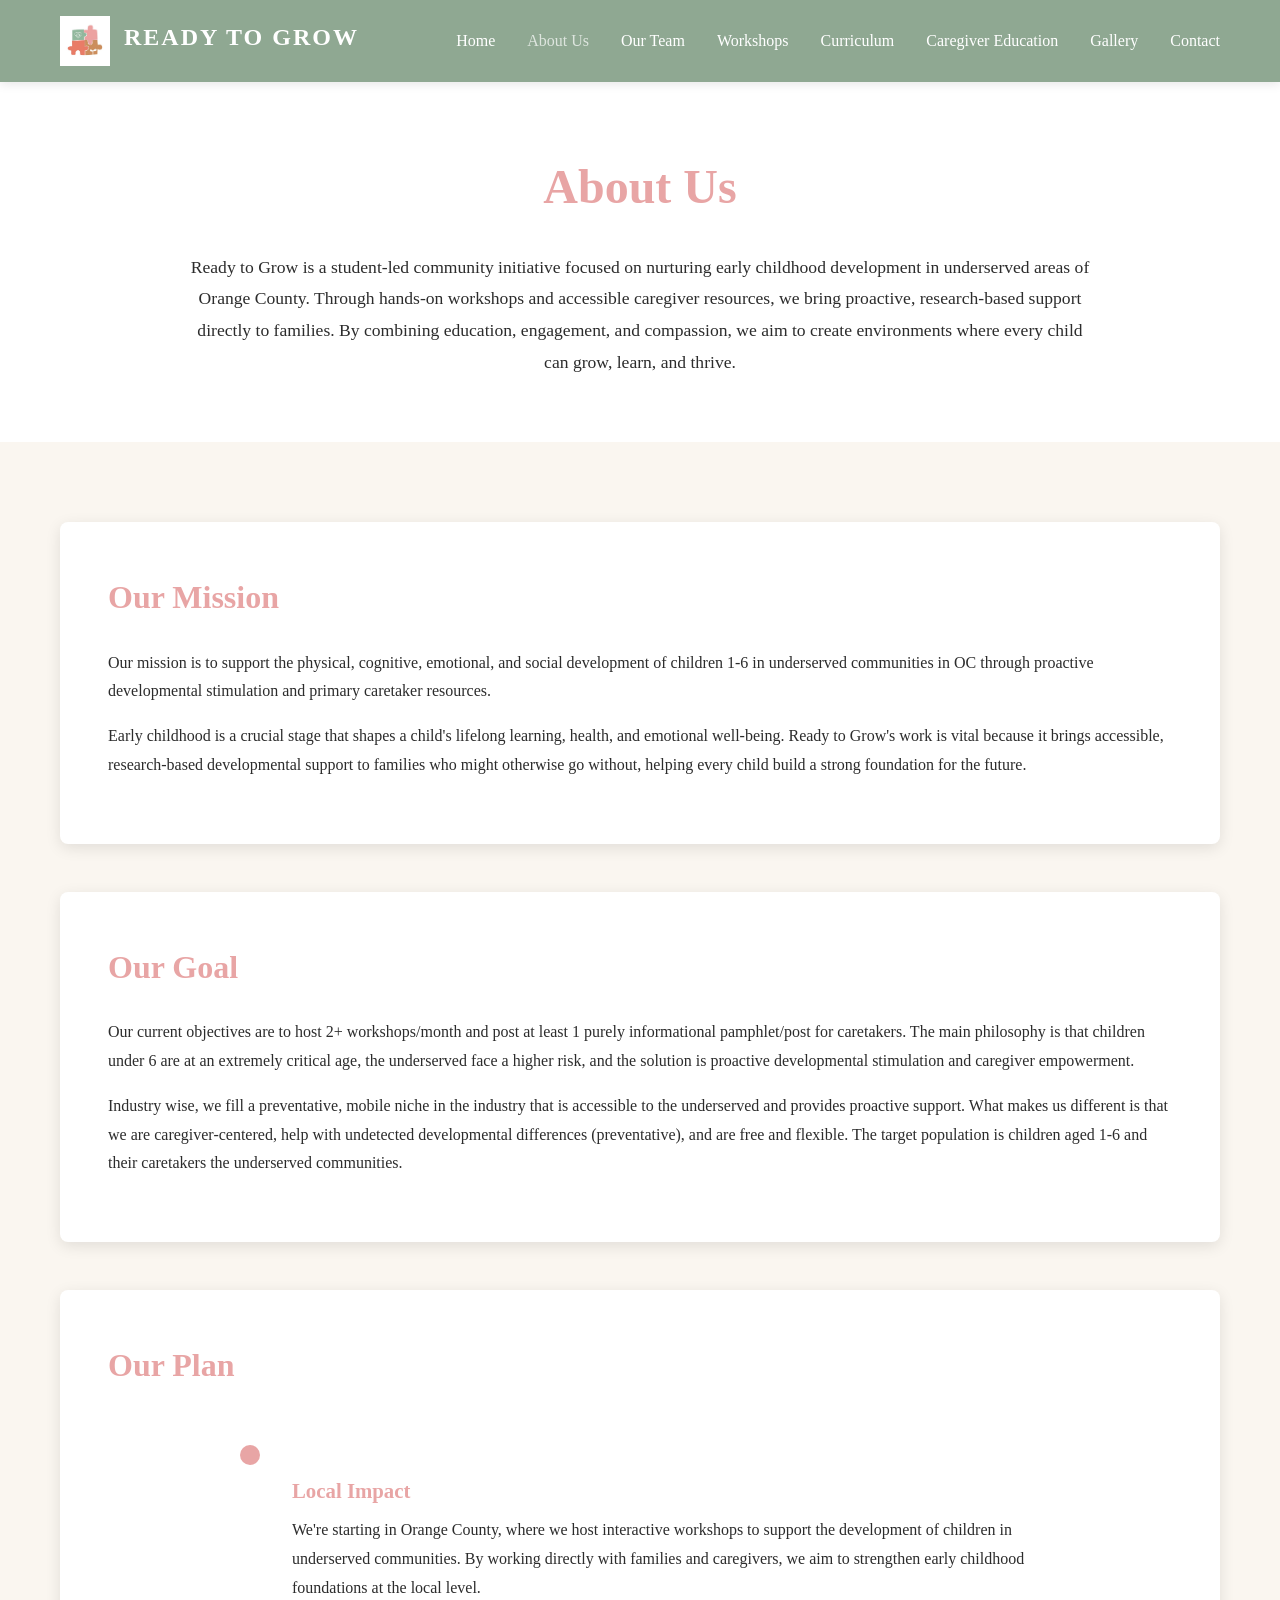
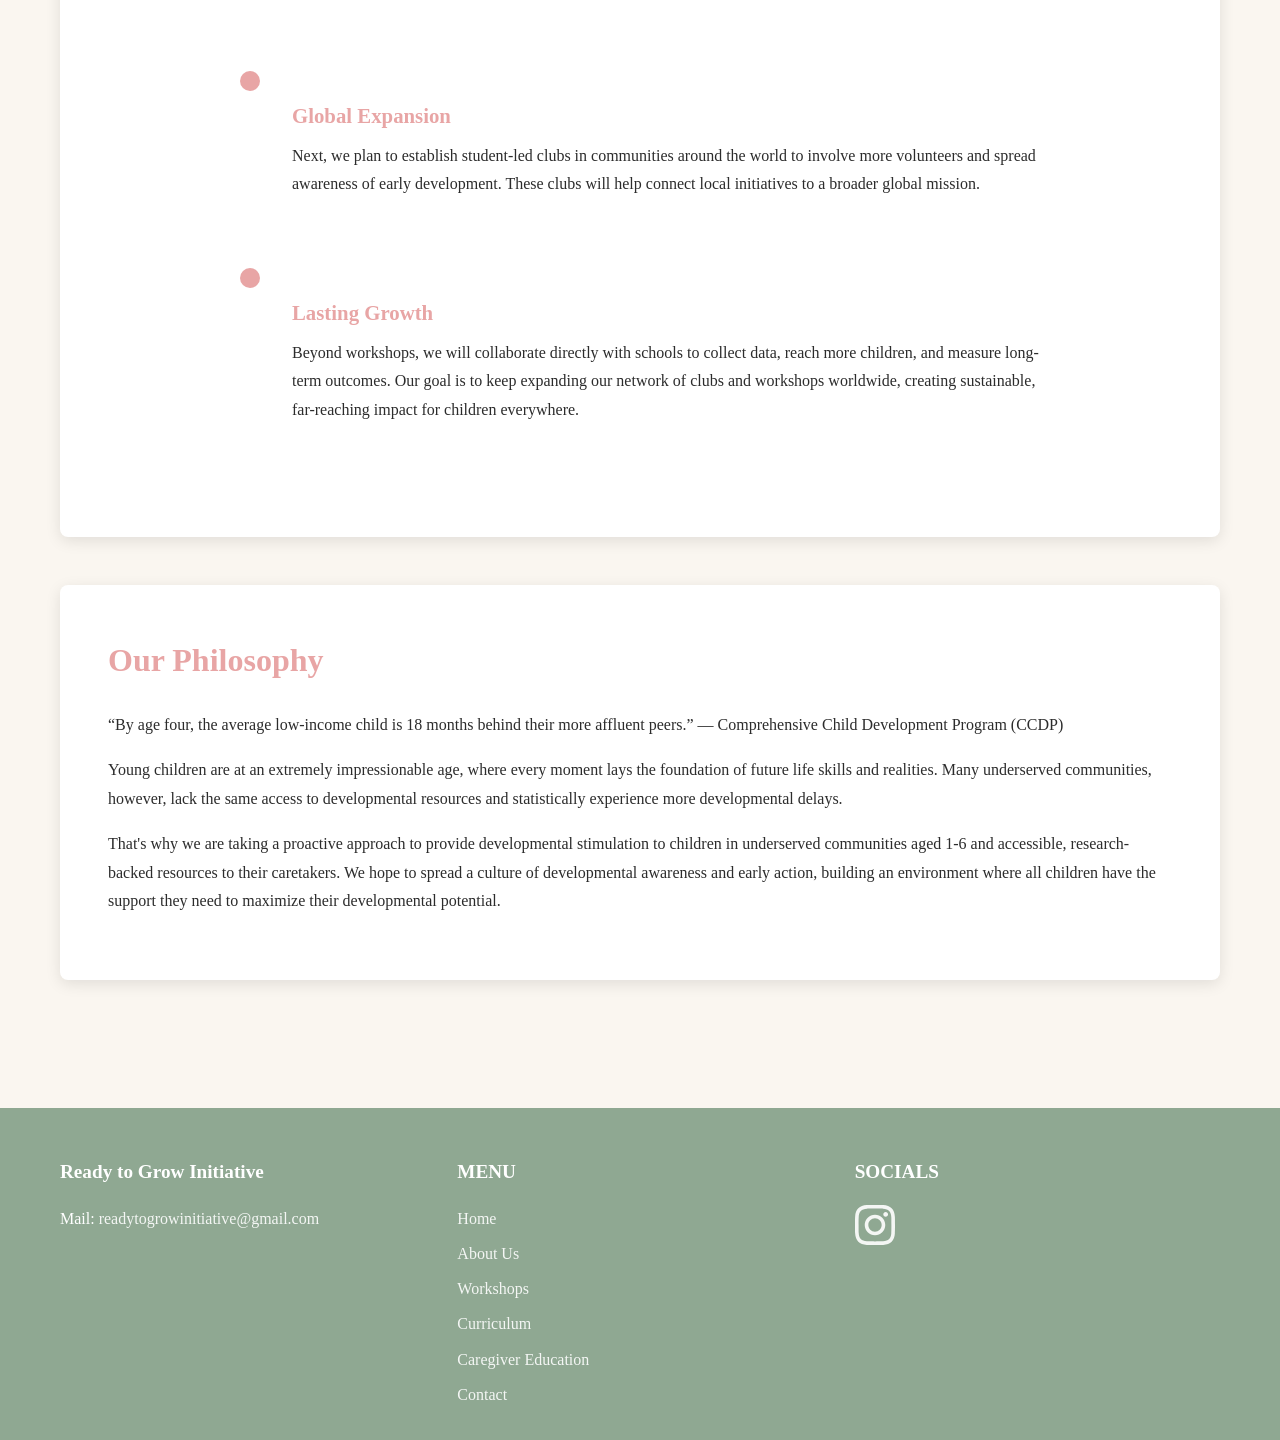
==== about.html @ a94559c8 "Update about.html" ====
<!DOCTYPE html>
<html lang="en">
<head>
    <meta charset="UTF-8">
    <meta name="viewport" content="width=device-width, initial-scale=1.0">
    <meta name="description" content="Learn about Ready to Grow Initiative's mission, goals, and plan to support early childhood development.">
    <title>About Us | Ready to Grow Initiative</title>
    <link rel="canonical" href="https://readytogrowinitiative.org/about.html">
    <link rel="stylesheet" href="styles.css">
</head>
<body>
    <!-- Navigation -->
    <nav class="navbar">
        <div class="container">
            <div class="nav-wrapper">
                <a href="index.html" class="logo" style="text-decoration: none;">
                    <img src="Readytogrow_logo.jpg" alt="Ready to Grow Logo" style="height: 50px; width: auto; margin-right: 10px; vertical-align: middle;">
                    <span class="logo-text">READY TO GROW</span>
                </a>
                <button class="mobile-menu-toggle" aria-label="Toggle menu">
                    <span></span>
                    <span></span>
                    <span></span>
                </button>
                <ul class="nav-menu">
                    <li><a href="index.html">Home</a></li>
                    <li><a href="about.html" class="active">About Us</a></li>
                    <li><a href="our-team.html">Our Team</a></li>
                    <li><a href="workshops.html">Workshops</a></li>
                    <li><a href="curriculum.html">Curriculum</a></li>
                    <li><a href="caregiver-education.html">Caregiver Education</a></li>
                    <li><a href="gallery.html">Gallery</a></li>
                    <li><a href="contact.html">Contact</a></li>
                </ul>
            </div>
        </div>
    </nav>

    <!-- Page Hero -->
    <section class="page-hero">
        <div class="container">
            <h1>About Us</h1>
            <p>Ready to Grow is a student-led community initiative focused on nurturing early childhood development in underserved areas of Orange County. Through hands-on workshops and accessible caregiver resources, we bring proactive, research-based support directly to families. By combining education, engagement, and compassion, we aim to create environments where every child can grow, learn, and thrive.</p>
        </div>
    </section>

    <!-- Mission -->
    <section class="content-section">
        <div class="container">
            <div class="content-box">
                <h2>Our Mission</h2>
                <p>Our mission is to support the physical, cognitive, emotional, and social development of children 1-6 in underserved communities in OC through proactive developmental stimulation and primary caretaker resources.</p>
                <p>Early childhood is a crucial stage that shapes a child's lifelong learning, health, and emotional well-being. Ready to Grow's work is vital because it brings accessible, research-based developmental support to families who might otherwise go without, helping every child build a strong foundation for the future.</p>
            </div>

            <div class="content-box">
                <h2>Our Goal</h2>
                <p>Our current objectives are to host 2+ workshops/month and post at least 1 purely informational pamphlet/post for caretakers. The main philosophy is that children under 6 are at an extremely critical age, the underserved face a higher risk, and the solution is proactive developmental stimulation and caregiver empowerment.</p>
                <p>Industry wise, we fill a preventative, mobile niche in the industry that is accessible to the underserved and provides proactive support. What makes us different is that we are caregiver-centered, help with undetected developmental differences (preventative), and are free and flexible. The target population is children aged 1-6 and their caretakers the underserved communities.</p>
            </div>

            <div class="content-box">
                <h2>Our Plan</h2>
                <div class="timeline">
                    <div class="timeline-item">
                        <div class="timeline-marker"></div>
                        <div class="timeline-content">
                            <h3>Local Impact</h3>
                            <p>We're starting in Orange County, where we host interactive workshops to support the development of children in underserved communities. By working directly with families and caregivers, we aim to strengthen early childhood foundations at the local level.</p>
                        </div>
                    </div>

                    <div class="timeline-item">
                        <div class="timeline-marker"></div>
                        <div class="timeline-content">
                            <h3>Global Expansion</h3>
                            <p>Next, we plan to establish student-led clubs in communities around the world to involve more volunteers and spread awareness of early development. These clubs will help connect local initiatives to a broader global mission.</p>
                        </div>
                    </div>

                    <div class="timeline-item">
                        <div class="timeline-marker"></div>
                        <div class="timeline-content">
                            <h3>Lasting Growth</h3>
                            <p>Beyond workshops, we will collaborate directly with schools to collect data, reach more children, and measure long-term outcomes. Our goal is to keep expanding our network of clubs and workshops worldwide, creating sustainable, far-reaching impact for children everywhere.</p>
                        </div>
                    </div>
                </div>
            </div>

            <div class="content-box">
                <h2>Our Philosophy</h2>
                <p>“By age four, the average low-income child is 18 months behind their more affluent peers.” — Comprehensive Child Development Program (CCDP)</p>
                <p>Young children are at an extremely impressionable age, where every moment lays the foundation of future life skills and realities. Many underserved communities, however, lack the same access to developmental resources and statistically experience more developmental delays.</p>
                <p>That's why we are taking a proactive approach to provide developmental stimulation to children in underserved communities aged 1-6 and accessible, research-backed resources to their caretakers. We hope to spread a culture of developmental awareness and early action, building an environment where all children have the support they need to maximize their developmental potential.</p>
            </div>
        </div>
    </section>

    <!-- Footer -->
    <footer class="footer">
        <div class="container">
            <div class="footer-content">
                <div class="footer-column">
                    <h4>Ready to Grow Initiative</h4>
                    <p>Mail: <a href="mailto:readytogrowinitiative@gmail.com">readytogrowinitiative@gmail.com</a></p>
                </div>
                <div class="footer-column">
                    <h4>MENU</h4>
                    <ul>
                        <li><a href="index.html">Home</a></li>
                        <li><a href="about.html">About Us</a></li>
                        <li><a href="workshops.html">Workshops</a></li>
                        <li><a href="curriculum.html">Curriculum</a></li>
                        <li><a href="caregiver-education.html">Caregiver Education</a></li>
                        <li><a href="contact.html">Contact</a></li>
                    </ul>
                </div>
                <div class="footer-column">
                    <h4>SOCIALS</h4>
                    <div class="social-links">
                        <a href="https://www.facebook.com/profile.php?id=61577634476454" target="_blank" aria-label="Facebook">
                            <svg width="40" height="40" viewBox="0 0 24 24" fill="currentColor">
                                    <path d="M12 2.163c3.204 0 3.584.012 4.85.07 3.252.148 4.771 1.691 4.919 4.919.058 1.265.069 1.645.069 4.849 0 3.205-.012 3.584-.069 4.849-.149 3.225-1.664 4.771-4.919 4.919-1.266.058-1.644.07-4.85.07-3.204 0-3.584-.012-4.849-.07-3.26-.149-4.771-1.699-4.919-4.92-.058-1.265-.07-1.644-.07-4.849 0-3.204.013-3.583.07-4.849.149-3.227 1.664-4.771 4.919-4.919 1.266-.057 1.645-.069 4.849-.069zm0-2.163c-3.259 0-3.667.014-4.947.072-4.358.2-6.78 2.618-6.98 6.98-.059 1.281-.073 1.689-.073 4.948 0 3.259.014 3.668.072 4.948.2 4.358 2.618 6.78 6.98 6.98 1.281.058 1.689.072 4.948.072 3.259 0 3.668-.014 4.948-.072 4.354-.2 6.782-2.618 6.979-6.98.059-1.28.073-1.689.073-4.948 0-3.259-.014-3.667-.072-4.947-.196-4.354-2.617-6.78-6.979-6.98-1.281-.059-1.69-.073-4.949-.073zm0 5.838c-3.403 0-6.162 2.759-6.162 6.162s2.759 6.163 6.162 6.163 6.162-2.759 6.162-6.163c0-3.403-2.759-6.162-6.162-6.162zm0 10.162c-2.209 0-4-1.79-4-4 0-2.209 1.791-4 4-4s4 1.791 4 4c0 2.21-1.791 4-4 4zm6.406-11.845c-.796 0-1.441.645-1.441 1.44s.645 1.44 1.441 1.44c.795 0 1.439-.645 1.439-1.44s-.644-1.44-1.439-1.44z"/>

                                </a>
                    </div>
                </div>
            </div>
        </div>
    </footer>

    <script src="script.js"></script>
</body>
</html>
---- styles.css ----
/* ===== CSS VARIABLES ===== */
:root {
    --sage-green: #8FA892;
    --coral-pink: #E8A5A5;
    --cream: #FAF6F0;
    --dark-text: #2C2C2C;
    --light-bg: #FFFFFF;
}

/* ===== RESET & BASE STYLES ===== */
* {
    margin: 0;
    padding: 0;
    box-sizing: border-box;
}

body {
    font-family: 'Georgia', 'Times New Roman', serif;
    line-height: 1.7;
    color: var(--dark-text);
    background-color: var(--cream);
}

.container {
    max-width: 1200px;
    margin: 0 auto;
    padding: 0 20px;
}

/* ===== NAVIGATION ===== */
.navbar {
    background-color: var(--sage-green);
    padding: 1rem 0;
    position: sticky;
    top: 0;
    z-index: 1000;
    box-shadow: 0 2px 10px rgba(0,0,0,0.1);
}

.nav-wrapper {
    display: flex;
    justify-content: space-between;
    align-items: center;
}

.logo-text {
    font-size: 1.5rem;
    font-weight: bold;
    color: white;
    letter-spacing: 2px;
    text-decoration: none;
}

.nav-menu {
    display: flex;
    list-style: none;
    gap: 2rem;
    align-items: center;
}

.nav-menu a {
    color: white;
    text-decoration: none;
    font-size: 1rem;
    transition: opacity 0.3s;
}

.nav-menu a:hover,
.nav-menu a.active {
    opacity: 0.7;
}

.mobile-menu-toggle {
    display: none;
    flex-direction: column;
    background: none;
    border: none;
    cursor: pointer;
    padding: 0.5rem;
}

.mobile-menu-toggle span {
    width: 25px;
    height: 3px;
    background-color: white;
    margin: 3px 0;
    transition: 0.3s;
}

/* ===== HERO SECTION ===== */
.hero {
    background: linear-gradient(135deg, var(--sage-green) 0%, #7A9B7E 100%);
    min-height: 70vh;
    display: flex;
    align-items: center;
    justify-content: center;
    text-align: center;
    padding: 4rem 2rem;
}

.hero-content {
    max-width: 800px;
}

.hero-subtitle {
    font-size: 1.2rem;
    color: white;
    margin-bottom: 1rem;
    font-style: italic;
}

.hero-title {
    font-size: 4rem;
    color: var(--sage-green);
    background-color: rgba(255, 255, 255, 0.9);
    padding: 2rem 3rem;
    margin-bottom: 2rem;
    letter-spacing: 3px;
    line-height: 1.3;
}

/* ===== BUTTONS ===== */
.btn {
    display: inline-block;
    padding: 0.8rem 2.5rem;
    text-decoration: none;
    font-size: 1.1rem;
    transition: all 0.3s;
    border: 2px solid;
    cursor: pointer;
}

.btn-primary {
    background-color: transparent;
    color: var(--dark-text);
    border-color: var(--dark-text);
}

.btn-primary:hover {
    background-color: var(--dark-text);
    color: white;
}

.btn-outline {
    background-color: transparent;
    color: var(--dark-text);
    border-color: var(--dark-text);
}

.btn-outline:hover {
    background-color: var(--dark-text);
    color: white;
}

/* ===== SECTIONS ===== */
section {
    padding: 5rem 0;
}

.section-title-pink {
    font-size: 2.5rem;
    color: var(--coral-pink);
    text-align: center;
    margin-bottom: 2rem;
    letter-spacing: 2px;
}

.section-title-green {
    font-size: 2.5rem;
    color: var(--sage-green);
    text-align: center;
    margin-bottom: 2rem;
    letter-spacing: 2px;
}

/* ===== WELCOME SECTION ===== */
.welcome-section {
    background-color: white;
    text-align: center;
}

.welcome-text {
    max-width: 900px;
    margin: 0 auto 2rem;
    font-size: 1.1rem;
    line-height: 1.8;
}

/* ===== FEATURES GRID ===== */
.features-section {
    background-color: var(--cream);
}

.features-grid {
    display: grid;
    grid-template-columns: repeat(auto-fit, minmax(300px, 1fr));
    gap: 3rem;
    margin-top: 3rem;
}

.feature-card {
    background-color: white;
    padding: 2.5rem;
    text-align: center;
    border-radius: 8px;
    box-shadow: 0 4px 15px rgba(0,0,0,0.1);
}

.feature-title-green {
    font-size: 1.5rem;
    color: var(--sage-green);
    margin-bottom: 1.5rem;
    letter-spacing: 1px;
}

.feature-title-pink {
    font-size: 1.5rem;
    color: var(--coral-pink);
    margin-bottom: 1.5rem;
    letter-spacing: 1px;
}

.feature-text {
    margin-bottom: 1.5rem;
    line-height: 1.8;
}

/* ===== PARTNERS SECTION ===== */
.partners-section {
    background-color: white;
    text-align: center;
}

.partner-text {
    font-size: 1.5rem;
    color: var(--dark-text);
    margin-top: 2rem;
}

.partners-grid {
    display: flex;
    justify-content: center;
    align-items: center;
    gap: 60px;
    flex-wrap: wrap;
    margin-top: 30px;
}

.partner-link {
    display: block;
    transition: transform 0.3s ease, opacity 0.3s ease;
}

.partner-link:hover {
    transform: translateY(-5px);
    opacity: 0.8;
}

.partner-logo {
    max-width: 300px;
    height: auto;
    display: block;
}

/* ===== FOOTER ===== */
.footer {
    background-color: var(--sage-green);
    color: white;
    padding: 3rem 0 1.5rem;
}

.footer-content {
    display: grid;
    grid-template-columns: repeat(auto-fit, minmax(250px, 1fr));
    gap: 2rem;
}

.footer-column h4 {
    margin-bottom: 1rem;
    font-size: 1.2rem;
}

.footer-column ul {
    list-style: none;
}

.footer-column ul li {
    margin-bottom: 0.5rem;
}

.footer-column a {
    color: white;
    text-decoration: none;
    opacity: 0.9;
    transition: opacity 0.3s;
}

.footer-column a:hover {
    opacity: 1;
}

.social-links {
    display: flex;
    gap: 1rem;
}

.social-links a {
    color: white;
    transition: opacity 0.3s;
}

.social-links a:hover {
    opacity: 0.7;
}

/* ===== PAGE HERO (FOR INNER PAGES) ===== */
.page-hero {
    background-color: white;
    padding: 4rem 2rem;
    text-align: center;
}

.page-hero h1 {
    font-size: 3rem;
    color: var(--coral-pink);
    margin-bottom: 1.5rem;
}

.page-hero p {
    max-width: 900px;
    margin: 0 auto;
    font-size: 1.1rem;
    line-height: 1.8;
}

/* ===== CONTENT SECTIONS ===== */
.content-section {
    background-color: var(--cream);
}

.content-box {
    background-color: white;
    padding: 3rem;
    margin-bottom: 3rem;
    border-radius: 8px;
    box-shadow: 0 4px 15px rgba(0,0,0,0.1);
}

.content-box h2 {
    font-size: 2rem;
    color: var(--coral-pink);
    margin-bottom: 1.5rem;
}

.content-box h3 {
    font-size: 1.5rem;
    color: var(--sage-green);
    margin: 2rem 0 1rem;
}

.content-box p {
    line-height: 1.8;
    margin-bottom: 1rem;
}

/* ===== TIMELINE (FOR ABOUT PAGE) ===== */
.timeline {
    max-width: 800px;
    margin: 3rem auto;
}

.timeline-item {
    display: flex;
    gap: 2rem;
    margin-bottom: 3rem;
    position: relative;
}

.timeline-marker {
    flex-shrink: 0;
    width: 20px;
    height: 20px;
    background-color: var(--coral-pink);
    border-radius: 50%;
    margin-top: 0.3rem;
}

.timeline-content h3 {
    color: var(--coral-pink);
    font-size: 1.3rem;
    margin-bottom: 0.5rem;
}

/* ===== WORKSHOP CARDS ===== */
.workshop-grid {
    display: grid;
    grid-template-columns: repeat(auto-fit, minmax(300px, 1fr));
    gap: 2rem;
    margin-top: 2rem;
}

.workshop-card {
    background-color: white;
    border-radius: 8px;
    overflow: hidden;
    box-shadow: 0 4px 15px rgba(0,0,0,0.1);
}

.workshop-card-content {
    padding: 2rem;
}

.workshop-card h3 {
    color: var(--coral-pink);
    font-size: 1.3rem;
    margin-bottom: 1rem;
}

/* ===== CURRICULUM CARDS ===== */
.curriculum-grid {
    display: grid;
    grid-template-columns: repeat(auto-fit, minmax(280px, 1fr));
    gap: 2rem;
    margin-top: 2rem;
}

.curriculum-card {
    background-color: white;
    padding: 2rem;
    border-radius: 8px;
    box-shadow: 0 4px 15px rgba(0,0,0,0.1);
}

.curriculum-card h3 {
    color: var(--coral-pink);
    font-size: 1.2rem;
    margin-bottom: 1rem;
}

/* ===== CONTACT FORM ===== */
.contact-form {
    max-width: 600px;
    margin: 3rem auto;
    background-color: white;
    padding: 3rem;
    border-radius: 8px;
    box-shadow: 0 4px 15px rgba(0,0,0,0.1);
}

.form-group {
    margin-bottom: 1.5rem;
}

.form-group label {
    display: block;
    margin-bottom: 0.5rem;
    font-weight: bold;
    color: var(--dark-text);
}

.form-group input,
.form-group textarea {
    width: 100%;
    padding: 0.8rem;
    border: 2px solid #ddd;
    border-radius: 4px;
    font-family: inherit;
    font-size: 1rem;
}

.form-group textarea {
    resize: vertical;
    min-height: 150px;
}

.form-group input:focus,
.form-group textarea:focus {
    outline: none;
    border-color: var(--sage-green);
}

/* ===== GALLERY ===== */
.gallery-album {
    margin-bottom: 5rem;
}

.gallery-album:last-of-type {
    margin-bottom: 2rem;
}

.album-description {
    text-align: center;
    max-width: 700px;
    margin: 1rem auto 2.5rem;
    color: #666;
    font-size: 1.1rem;
    line-height: 1.6;
}

.gallery-grid {
    display: grid;
    grid-template-columns: repeat(auto-fill, minmax(300px, 1fr));
    gap: 1.5rem;
    margin-top: 2rem;
}

.gallery-item {
    position: relative;
    overflow: hidden;
    border-radius: 8px;
    background: #f5f5f5;
    aspect-ratio: 4/3;
    box-shadow: 0 2px 8px rgba(0,0,0,0.1);
    transition: transform 0.3s ease, box-shadow 0.3s ease;
}

.gallery-item:hover {
    transform: translateY(-5px);
    box-shadow: 0 4px 16px rgba(0,0,0,0.15);
}

.gallery-item img {
    width: 100%;
    height: 100%;
    object-fit: cover;
    display: block;
}

/* Placeholder for images not yet uploaded */
.gallery-item:not(:has(img[src*=".jpg"])) {
    display: flex;
    align-items: center;
    justify-content: center;
    background: linear-gradient(135deg, #e8f4f0 0%, #fce8ed 100%);
}

.gallery-item p {
    color: #999;
    text-align: center;
    font-size: 0.9rem;
    padding: 1rem;
}

/* ===== RESPONSIVE DESIGN ===== */
@media (max-width: 768px) {
    .mobile-menu-toggle {
        display: flex;
    }

    .nav-menu {
        position: absolute;
        top: 100%;
        left: 0;
        right: 0;
        background-color: var(--sage-green);
        flex-direction: column;
        padding: 1rem 0;
        display: none;
        gap: 0;
    }

    .nav-menu.active {
        display: flex;
    }

    .nav-menu li {
        width: 100%;
        text-align: center;
        padding: 0.8rem 0;
    }

    .hero-title {
        font-size: 2.5rem;
        padding: 1.5rem 2rem;
    }

    .section-title-pink,
    .section-title-green {
        font-size: 2rem;
    }

    .features-grid {
        grid-template-columns: 1fr;
    }

    .footer-content {
        grid-template-columns: 1fr;
        text-align: center;
    }

    .social-links {
        justify-content: center;
    }

    .partners-grid {
        gap: 40px;
    }
    
    .partner-logo {
        max-width: 250px;
    }

    .gallery-grid {
        grid-template-columns: repeat(auto-fill, minmax(250px, 1fr));
        gap: 1rem;
    }
    
    .gallery-album {
        margin-bottom: 3rem;
    }
    
    .album-description {
        font-size: 1rem;
        padding: 0 1rem;
    }
}

@media (max-width: 480px) {
    .hero-title {
        font-size: 2rem;
        padding: 1rem 1.5rem;
    }

    .section-title-pink,
    .section-title-green {
        font-size: 1.5rem;
    }

    .gallery-grid {
        grid-template-columns: 1fr;
    }
}
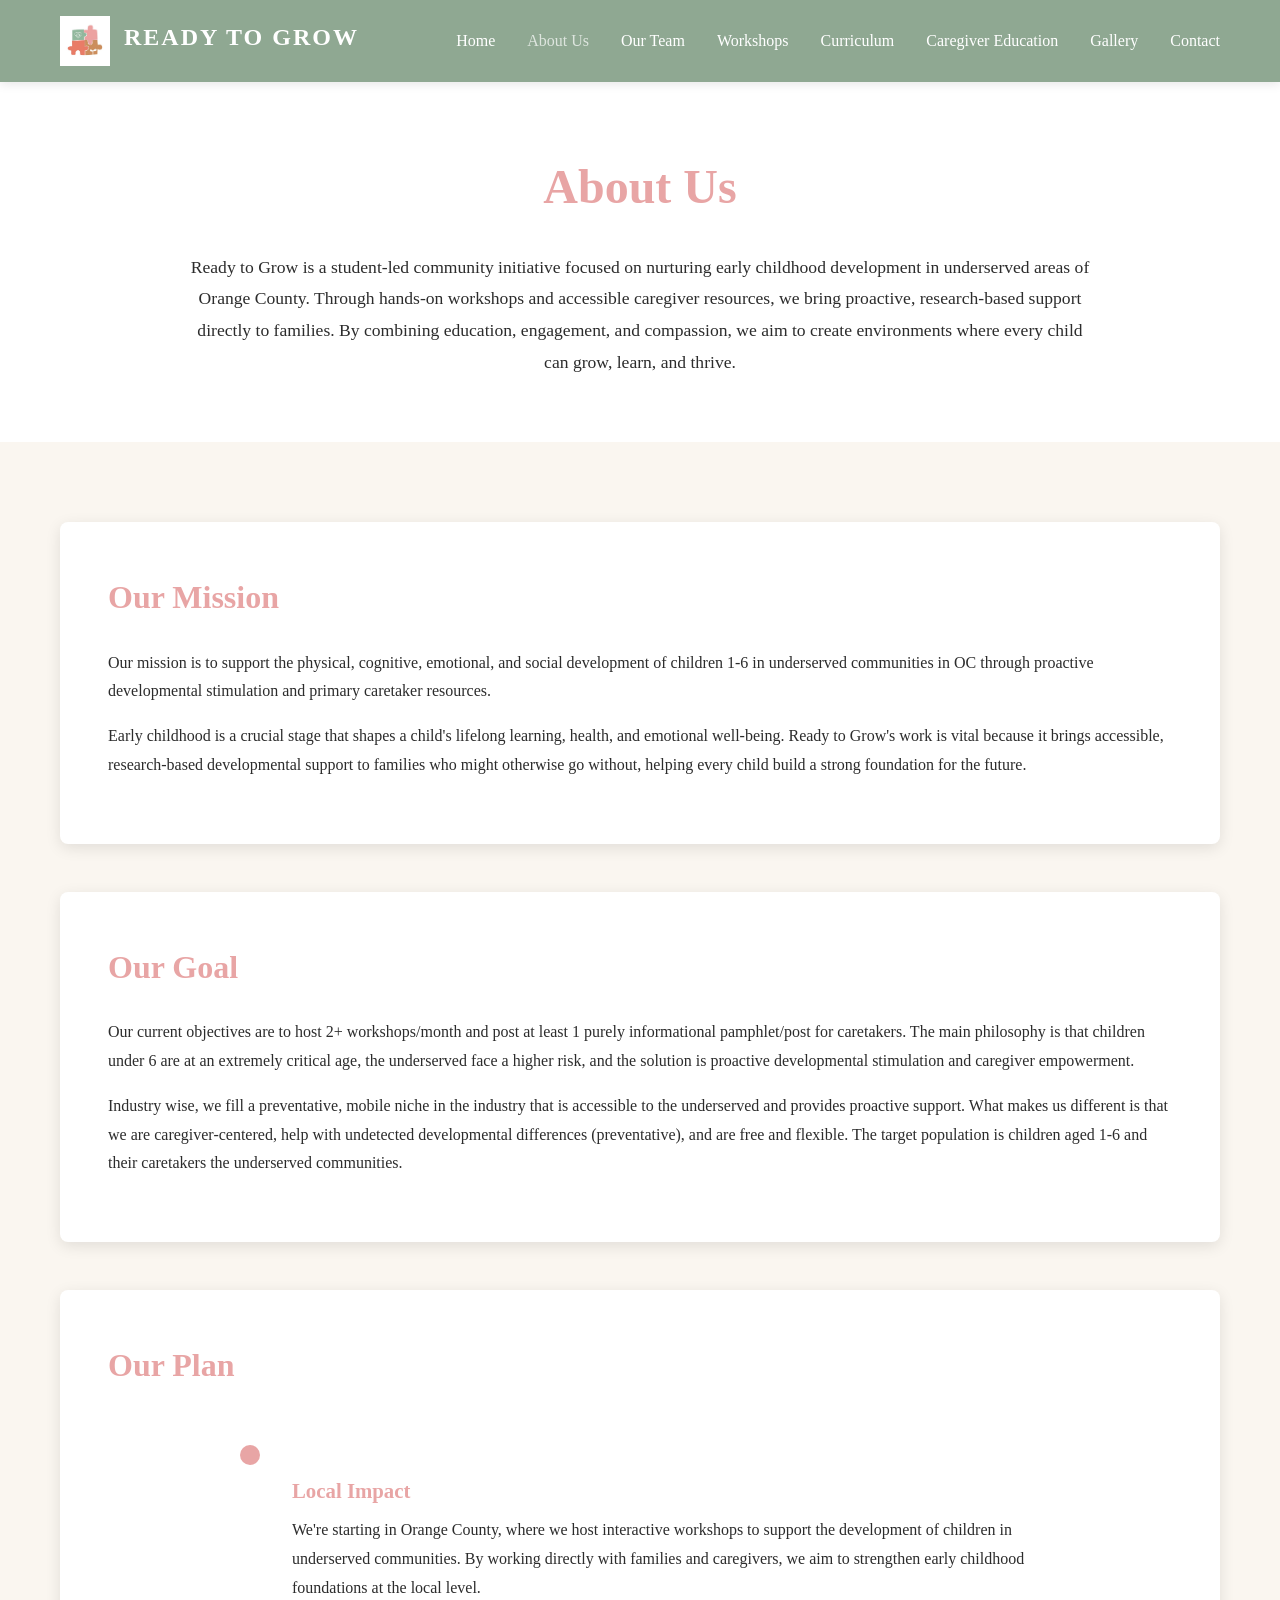
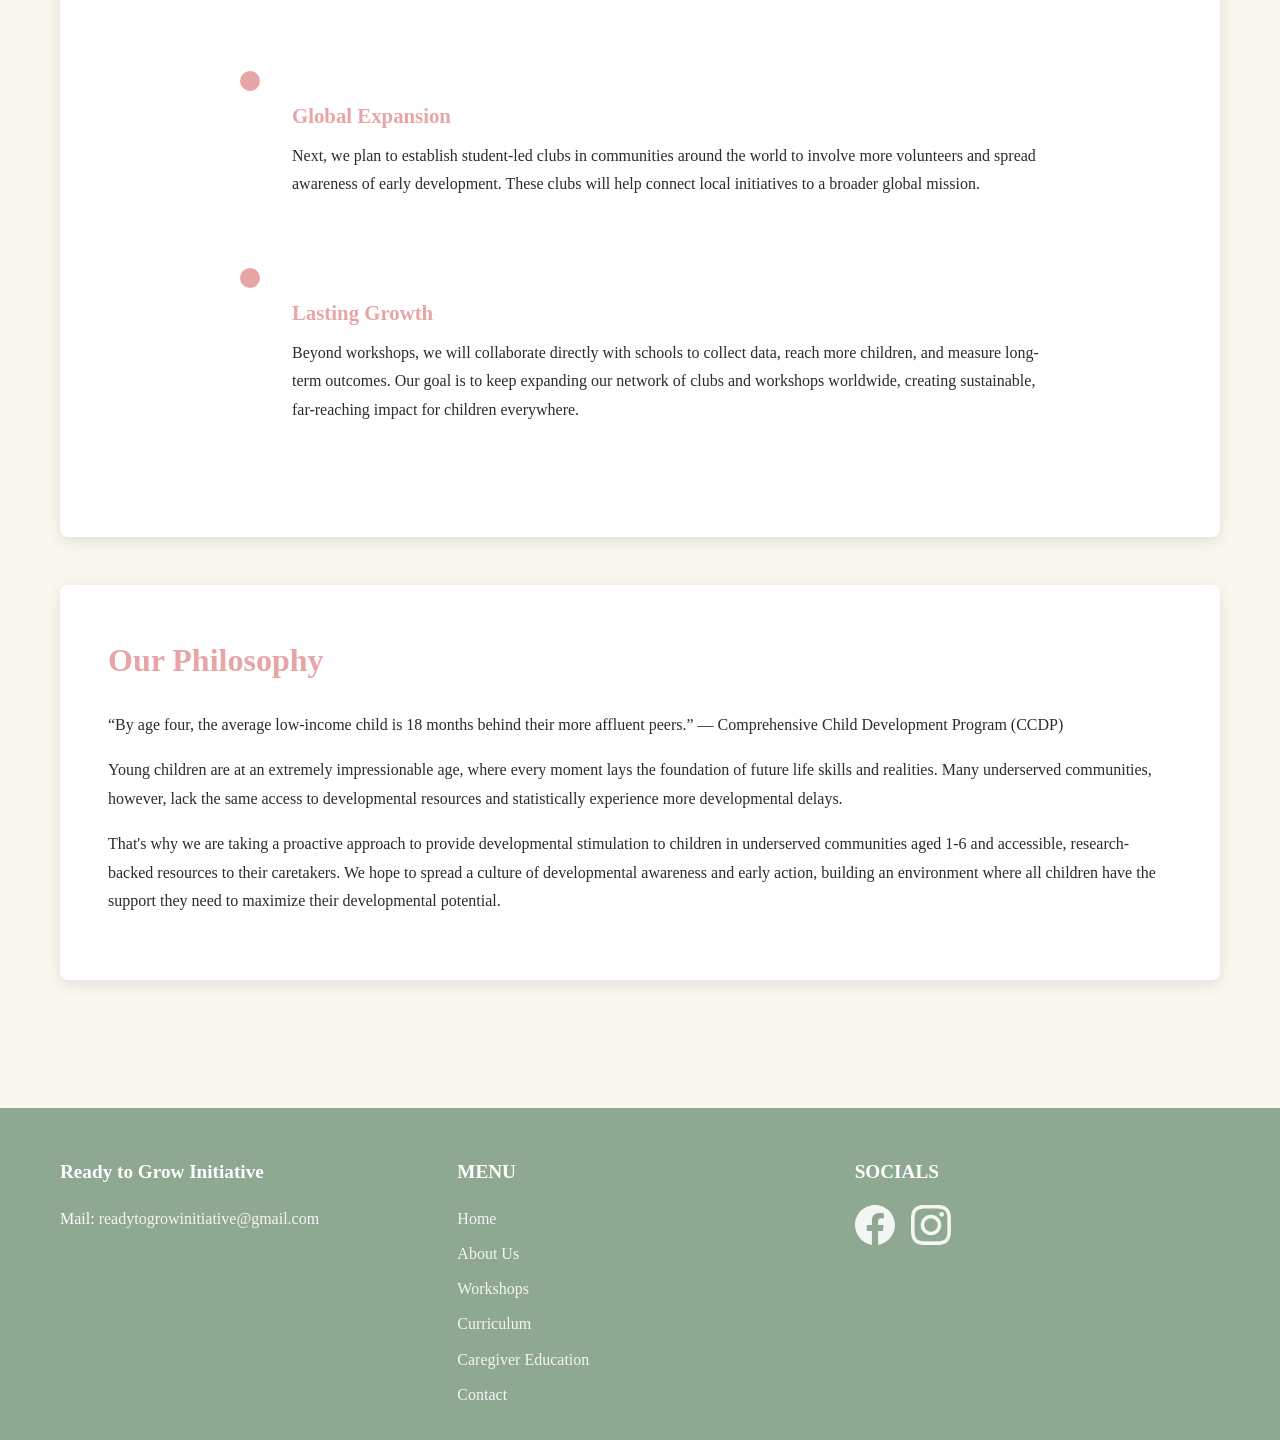
==== commit 1bf500bc: "Update about.html" ====
--- a/about.html
+++ b/about.html
@@ -121,9 +121,14 @@
                     <div class="social-links">
                         <a href="https://www.facebook.com/profile.php?id=61577634476454" target="_blank" aria-label="Facebook">
                             <svg width="40" height="40" viewBox="0 0 24 24" fill="currentColor">
-                                    <path d="M12 2.163c3.204 0 3.584.012 4.85.07 3.252.148 4.771 1.691 4.919 4.919.058 1.265.069 1.645.069 4.849 0 3.205-.012 3.584-.069 4.849-.149 3.225-1.664 4.771-4.919 4.919-1.266.058-1.644.07-4.85.07-3.204 0-3.584-.012-4.849-.07-3.26-.149-4.771-1.699-4.919-4.92-.058-1.265-.07-1.644-.07-4.849 0-3.204.013-3.583.07-4.849.149-3.227 1.664-4.771 4.919-4.919 1.266-.057 1.645-.069 4.849-.069zm0-2.163c-3.259 0-3.667.014-4.947.072-4.358.2-6.78 2.618-6.98 6.98-.059 1.281-.073 1.689-.073 4.948 0 3.259.014 3.668.072 4.948.2 4.358 2.618 6.78 6.98 6.98 1.281.058 1.689.072 4.948.072 3.259 0 3.668-.014 4.948-.072 4.354-.2 6.782-2.618 6.979-6.98.059-1.28.073-1.689.073-4.948 0-3.259-.014-3.667-.072-4.947-.196-4.354-2.617-6.78-6.979-6.98-1.281-.059-1.69-.073-4.949-.073zm0 5.838c-3.403 0-6.162 2.759-6.162 6.162s2.759 6.163 6.162 6.163 6.162-2.759 6.162-6.163c0-3.403-2.759-6.162-6.162-6.162zm0 10.162c-2.209 0-4-1.79-4-4 0-2.209 1.791-4 4-4s4 1.791 4 4c0 2.21-1.791 4-4 4zm6.406-11.845c-.796 0-1.441.645-1.441 1.44s.645 1.44 1.441 1.44c.795 0 1.439-.645 1.439-1.44s-.644-1.44-1.439-1.44z"/>
-
-                                </a>
+                                <path d="M24 12.073c0-6.627-5.373-12-12-12s-12 5.373-12 12c0 5.99 4.388 10.954 10.125 11.854v-8.385H7.078v-3.47h3.047V9.43c0-3.007 1.792-4.669 4.533-4.669 1.312 0 2.686.235 2.686.235v2.953H15.83c-1.491 0-1.956.925-1.956 1.874v2.25h3.328l-.532 3.47h-2.796v8.385C19.612 23.027 24 18.062 24 12.073z"/>
+                            </svg>
+                        </a>
+                        <a href="https://www.instagram.com/readytogrow.initiative/" target="_blank" aria-label="Instagram">
+                            <svg width="40" height="40" viewBox="0 0 24 24" fill="currentColor">
+                                <path d="M12 2.163c3.204 0 3.584.012 4.85.07 3.252.148 4.771 1.691 4.919 4.919.058 1.265.069 1.645.069 4.849 0 3.205-.012 3.584-.069 4.849-.149 3.225-1.664 4.771-4.919 4.919-1.266.058-1.644.07-4.85.07-3.204 0-3.584-.012-4.849-.07-3.26-.149-4.771-1.699-4.919-4.92-.058-1.265-.07-1.644-.07-4.849 0-3.204.013-3.583.07-4.849.149-3.227 1.664-4.771 4.919-4.919 1.266-.057 1.645-.069 4.849-.069zm0-2.163c-3.259 0-3.667.014-4.947.072-4.358.2-6.78 2.618-6.98 6.98-.059 1.281-.073 1.689-.073 4.948 0 3.259.014 3.668.072 4.948.2 4.358 2.618 6.78 6.98 6.98 1.281.058 1.689.072 4.948.072 3.259 0 3.668-.014 4.948-.072 4.354-.2 6.782-2.618 6.979-6.98.059-1.28.073-1.689.073-4.948 0-3.259-.014-3.667-.072-4.947-.196-4.354-2.617-6.78-6.979-6.98-1.281-.059-1.69-.073-4.949-.073zm0 5.838c-3.403 0-6.162 2.759-6.162 6.162s2.759 6.163 6.162 6.163 6.162-2.759 6.162-6.163c0-3.403-2.759-6.162-6.162-6.162zm0 10.162c-2.209 0-4-1.79-4-4 0-2.209 1.791-4 4-4s4 1.791 4 4c0 2.21-1.791 4-4 4zm6.406-11.845c-.796 0-1.441.645-1.441 1.44s.645 1.44 1.441 1.44c.795 0 1.439-.645 1.439-1.44s-.644-1.44-1.439-1.44z"/>
+                            </svg>
+                        </a>
                     </div>
                 </div>
             </div>
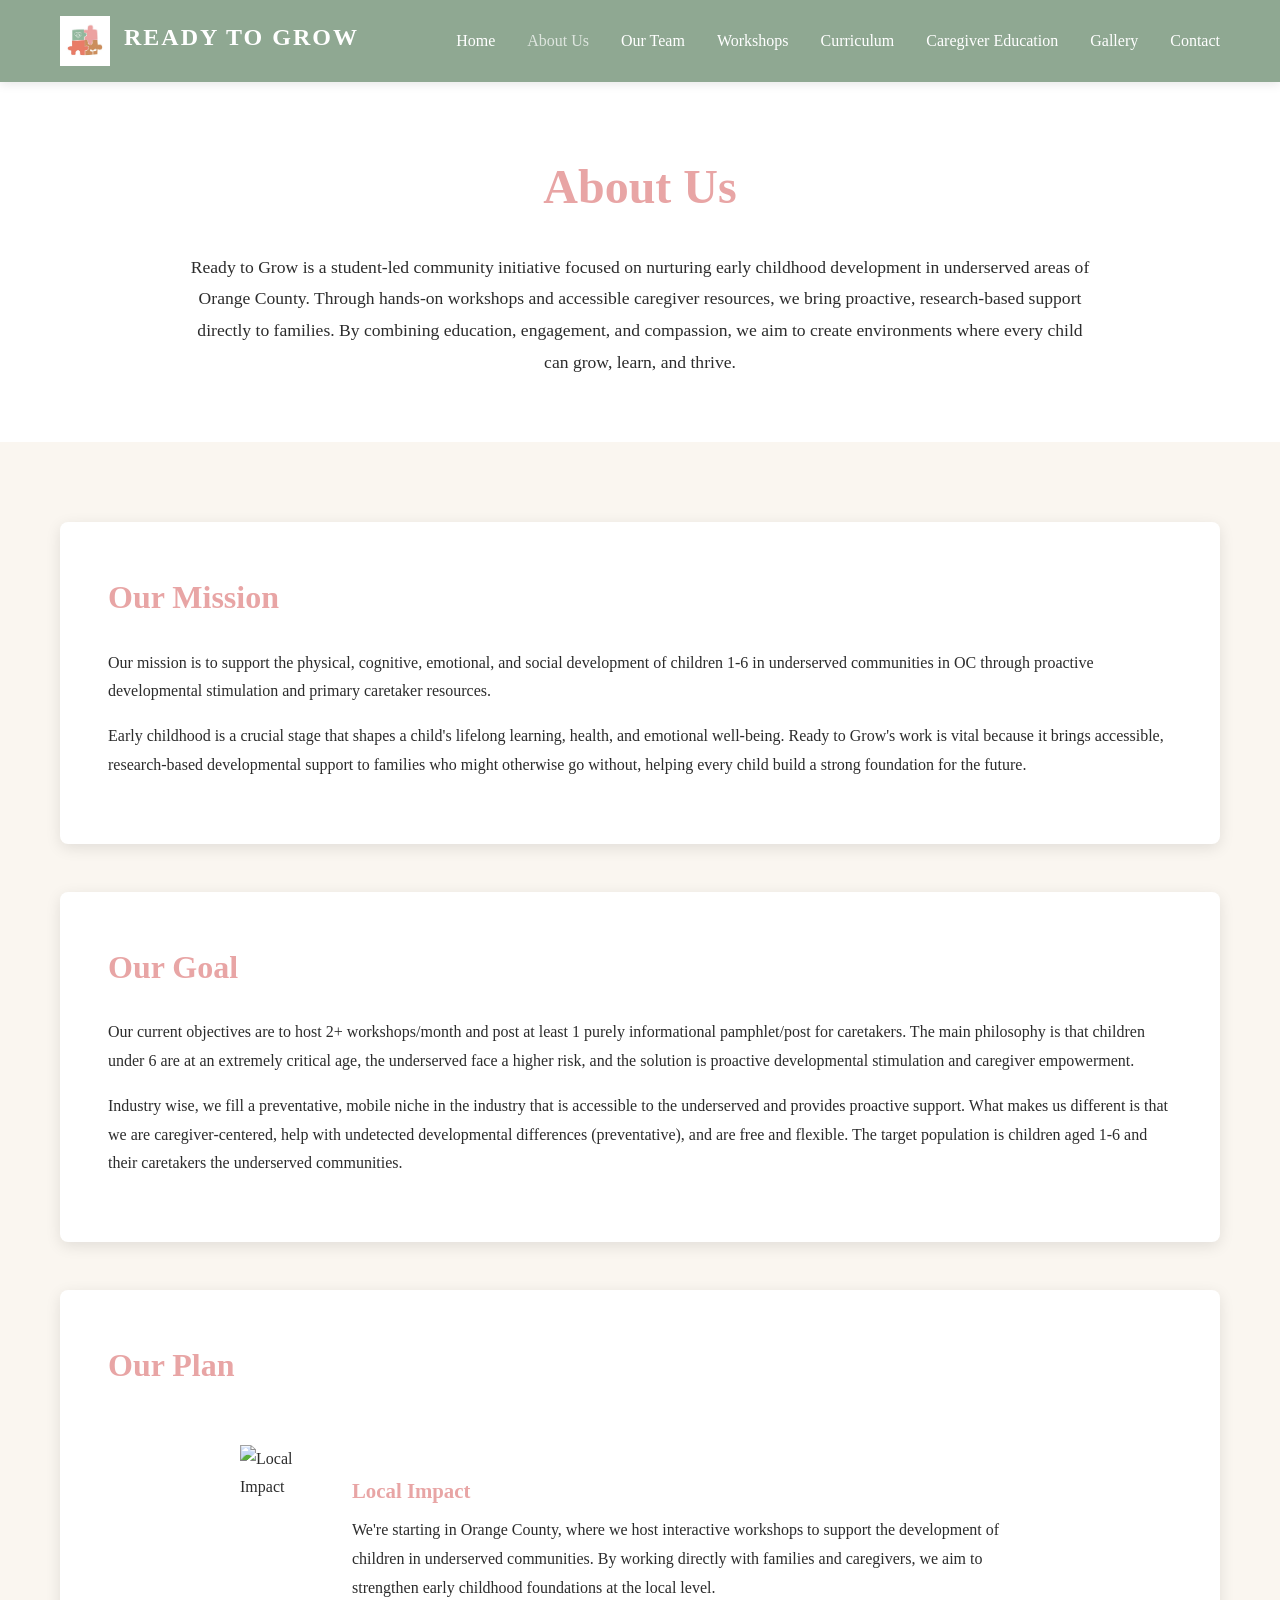
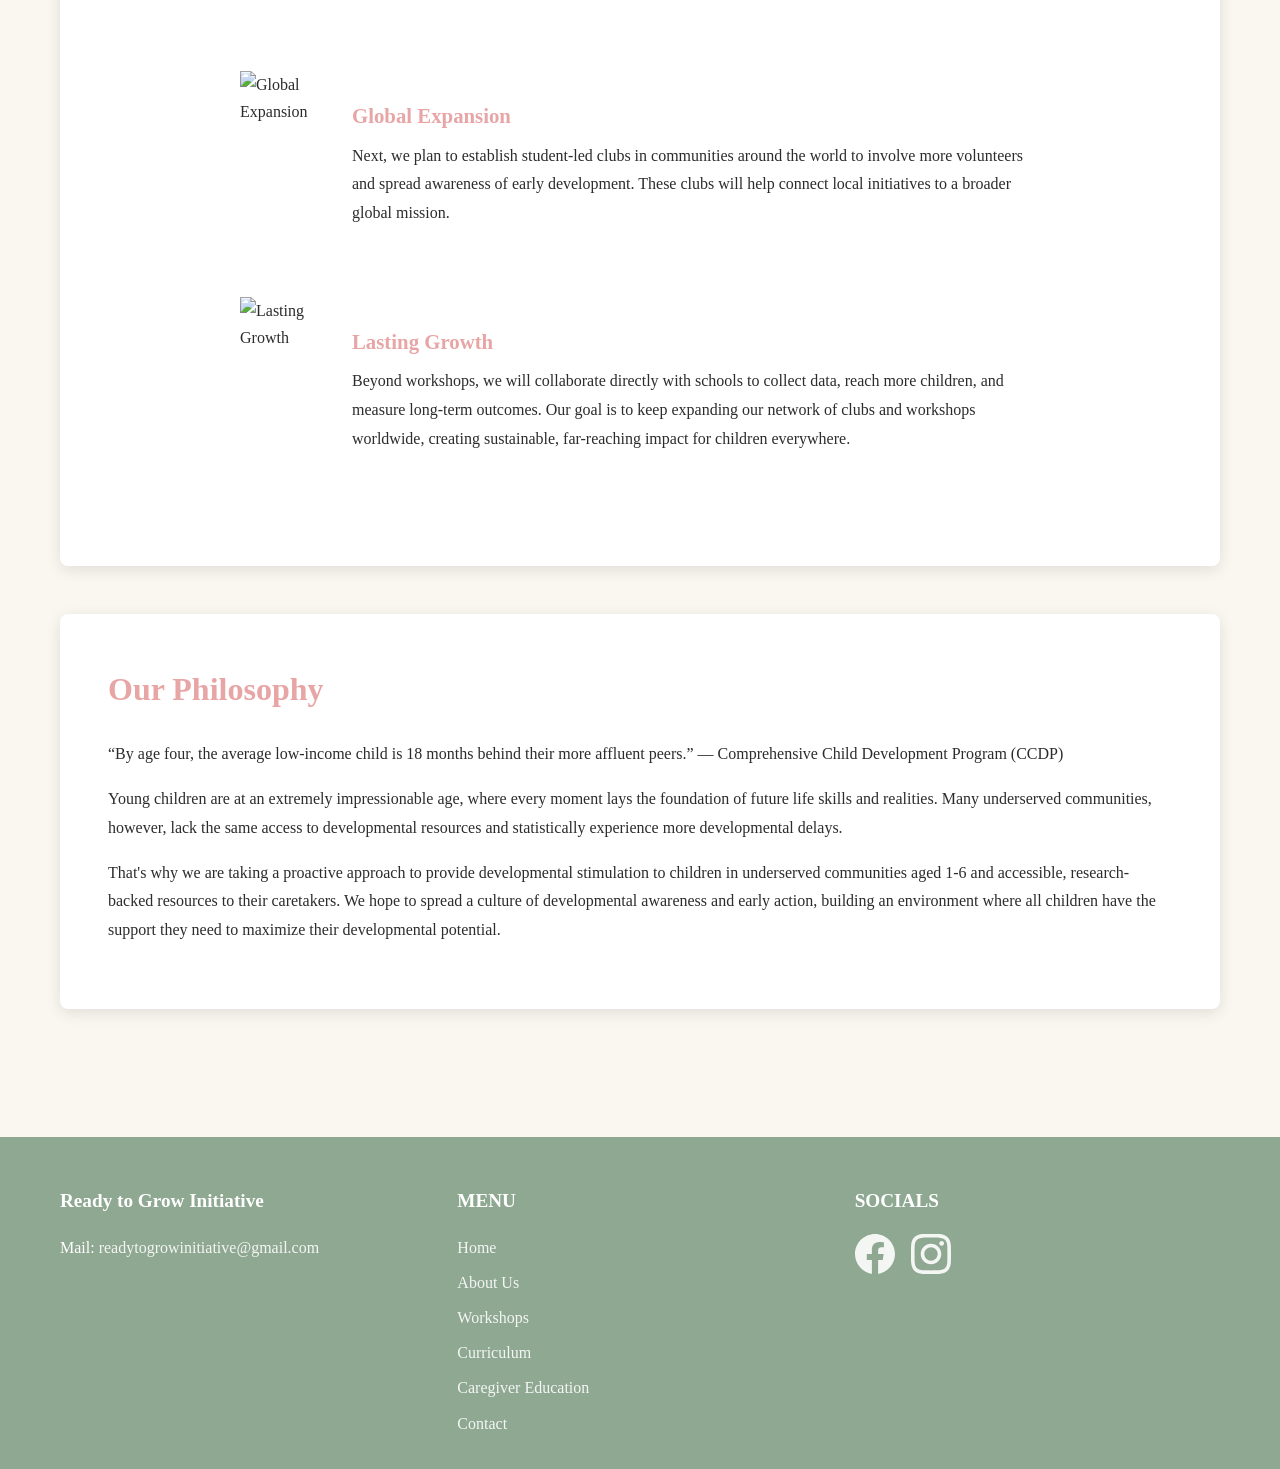
==== commit 79b5b072: "Update about.html" ====
--- a/about.html
+++ b/about.html
@@ -63,7 +63,7 @@
                 <h2>Our Plan</h2>
                 <div class="timeline">
                     <div class="timeline-item">
-                        <div class="timeline-marker"></div>
+                        <img src="local.png" alt="Local Impact" style="width: 80px; height: 80px; object-fit: contain; flex-shrink: 0; margin-top: 0.3rem;">
                         <div class="timeline-content">
                             <h3>Local Impact</h3>
                             <p>We're starting in Orange County, where we host interactive workshops to support the development of children in underserved communities. By working directly with families and caregivers, we aim to strengthen early childhood foundations at the local level.</p>
@@ -71,7 +71,7 @@
                     </div>
 
                     <div class="timeline-item">
-                        <div class="timeline-marker"></div>
+                        <img src="global.png" alt="Global Expansion" style="width: 80px; height: 80px; object-fit: contain; flex-shrink: 0; margin-top: 0.3rem;">
                         <div class="timeline-content">
                             <h3>Global Expansion</h3>
                             <p>Next, we plan to establish student-led clubs in communities around the world to involve more volunteers and spread awareness of early development. These clubs will help connect local initiatives to a broader global mission.</p>
@@ -79,7 +79,7 @@
                     </div>
 
                     <div class="timeline-item">
-                        <div class="timeline-marker"></div>
+                        <img src="growth.png" alt="Lasting Growth" style="width: 80px; height: 80px; object-fit: contain; flex-shrink: 0; margin-top: 0.3rem;">
                         <div class="timeline-content">
                             <h3>Lasting Growth</h3>
                             <p>Beyond workshops, we will collaborate directly with schools to collect data, reach more children, and measure long-term outcomes. Our goal is to keep expanding our network of clubs and workshops worldwide, creating sustainable, far-reaching impact for children everywhere.</p>
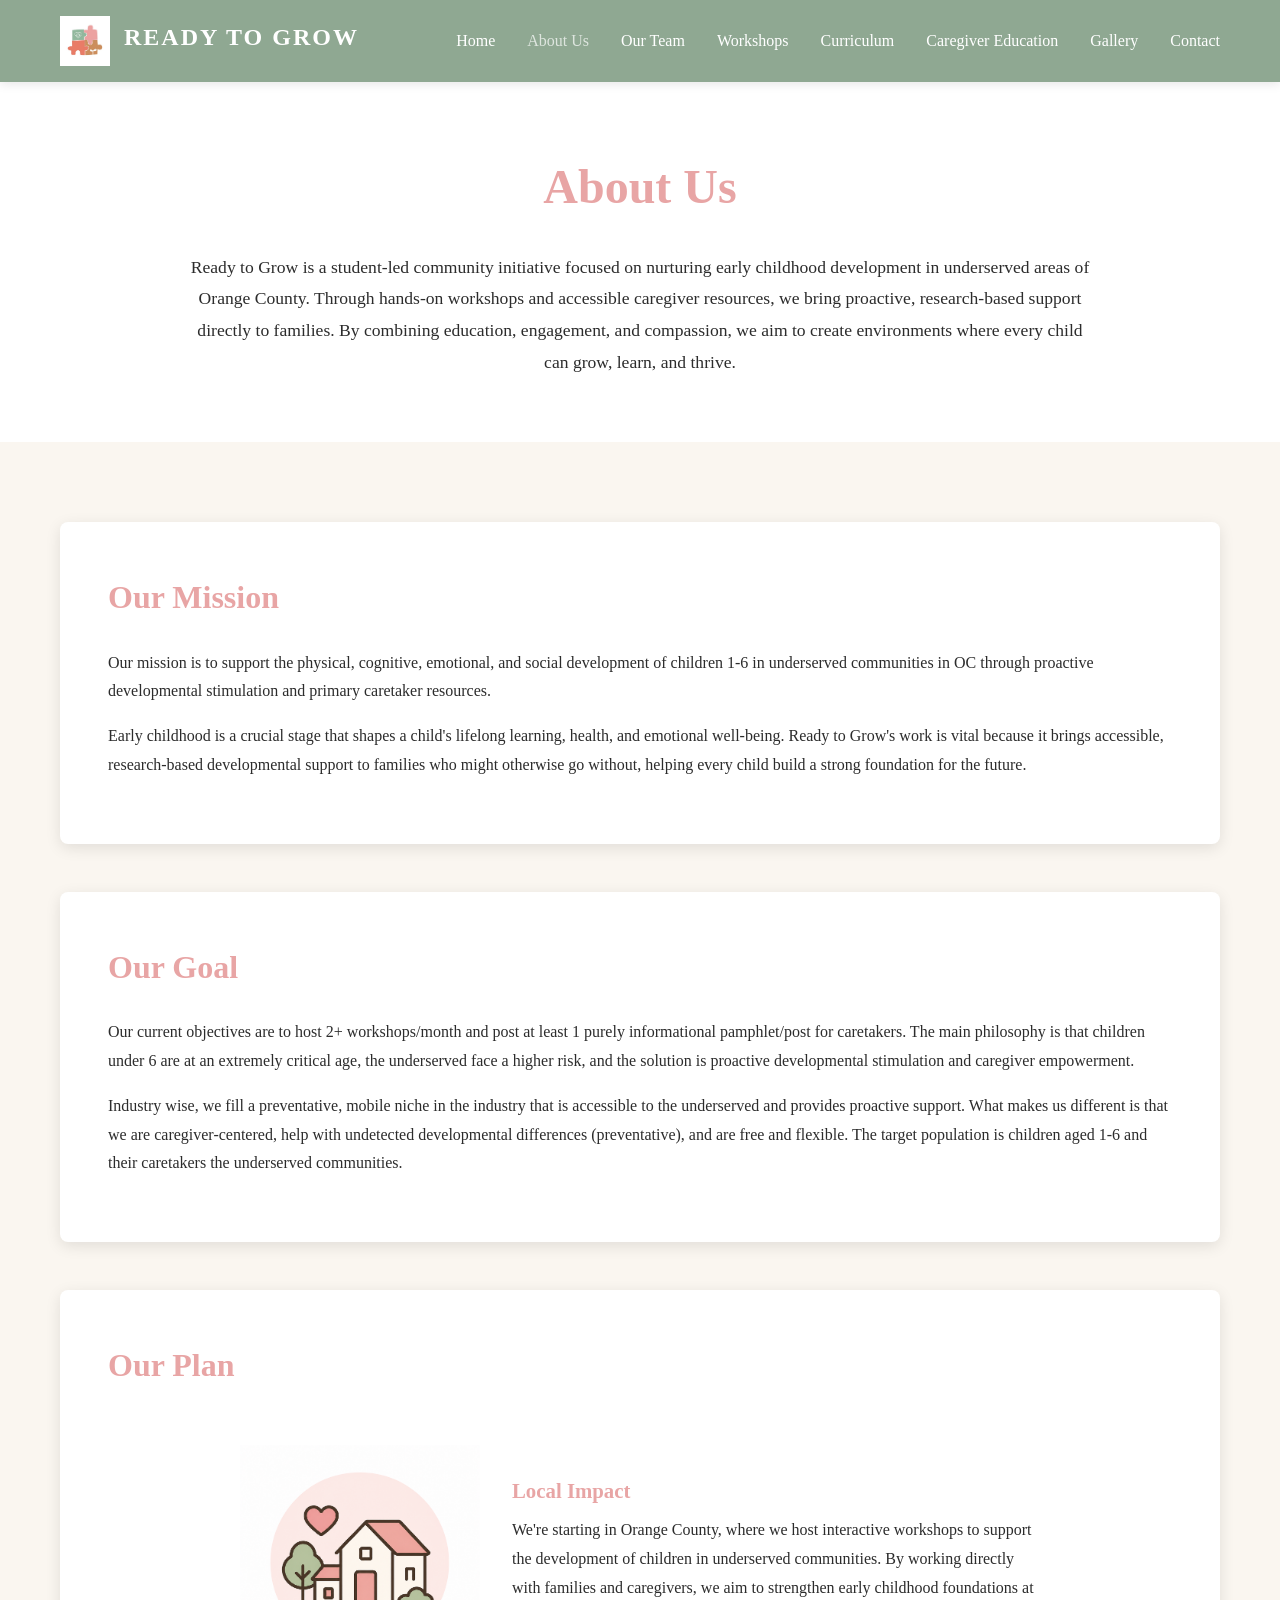
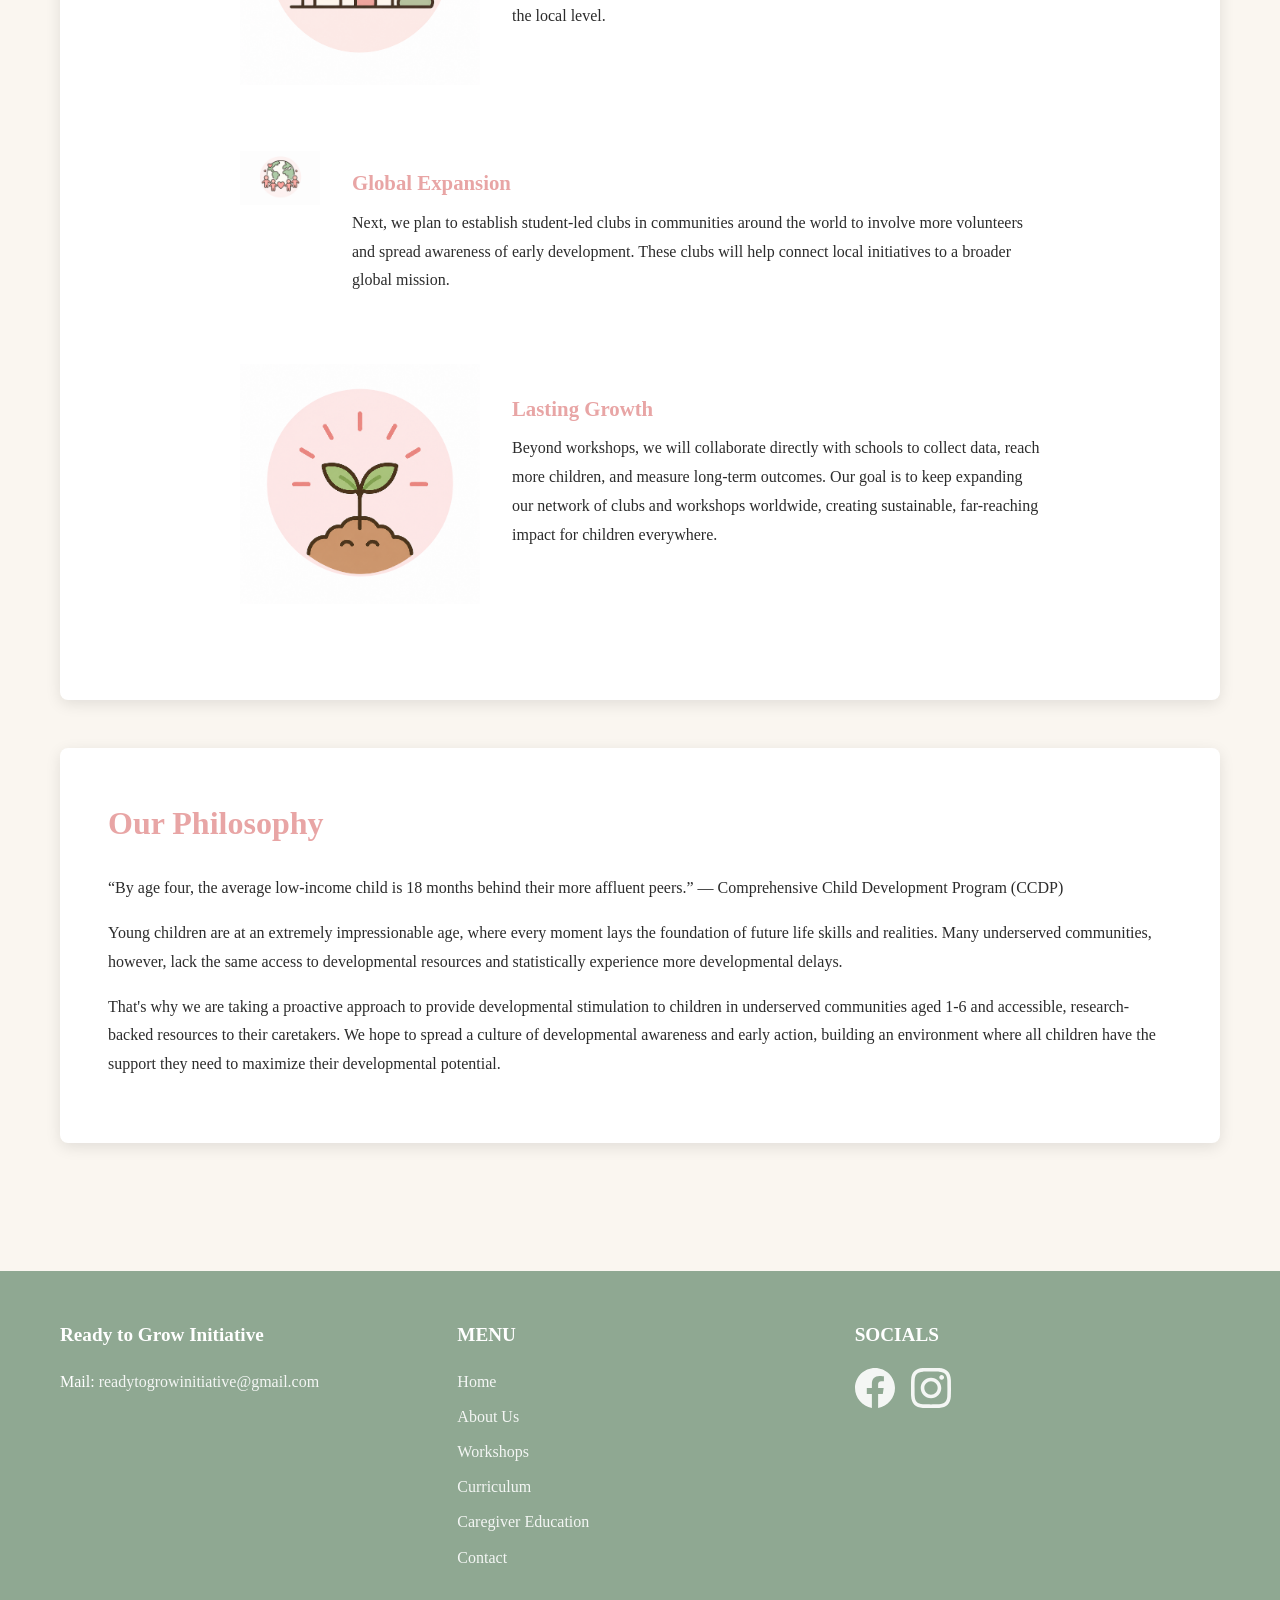
==== commit 4d2665c8: "Update about.html" ====
--- a/about.html
+++ b/about.html
@@ -63,7 +63,7 @@
                 <h2>Our Plan</h2>
                 <div class="timeline">
                     <div class="timeline-item">
-                        <img src="local.png" alt="Local Impact" style="width: 80px; height: 80px; object-fit: contain; flex-shrink: 0; margin-top: 0.3rem;">
+                        <img src="local.png" alt="Local Impact" style="width: 240px; height: 240px; object-fit: contain; flex-shrink: 0; margin-top: 0.3rem;">
                         <div class="timeline-content">
                             <h3>Local Impact</h3>
                             <p>We're starting in Orange County, where we host interactive workshops to support the development of children in underserved communities. By working directly with families and caregivers, we aim to strengthen early childhood foundations at the local level.</p>
@@ -79,7 +79,7 @@
                     </div>
 
                     <div class="timeline-item">
-                        <img src="growth.png" alt="Lasting Growth" style="width: 80px; height: 80px; object-fit: contain; flex-shrink: 0; margin-top: 0.3rem;">
+                        <img src="growth.png" alt="Local Impact" style="width: 240px; height: 240px; object-fit: contain; flex-shrink: 0; margin-top: 0.3rem;">
                         <div class="timeline-content">
                             <h3>Lasting Growth</h3>
                             <p>Beyond workshops, we will collaborate directly with schools to collect data, reach more children, and measure long-term outcomes. Our goal is to keep expanding our network of clubs and workshops worldwide, creating sustainable, far-reaching impact for children everywhere.</p>
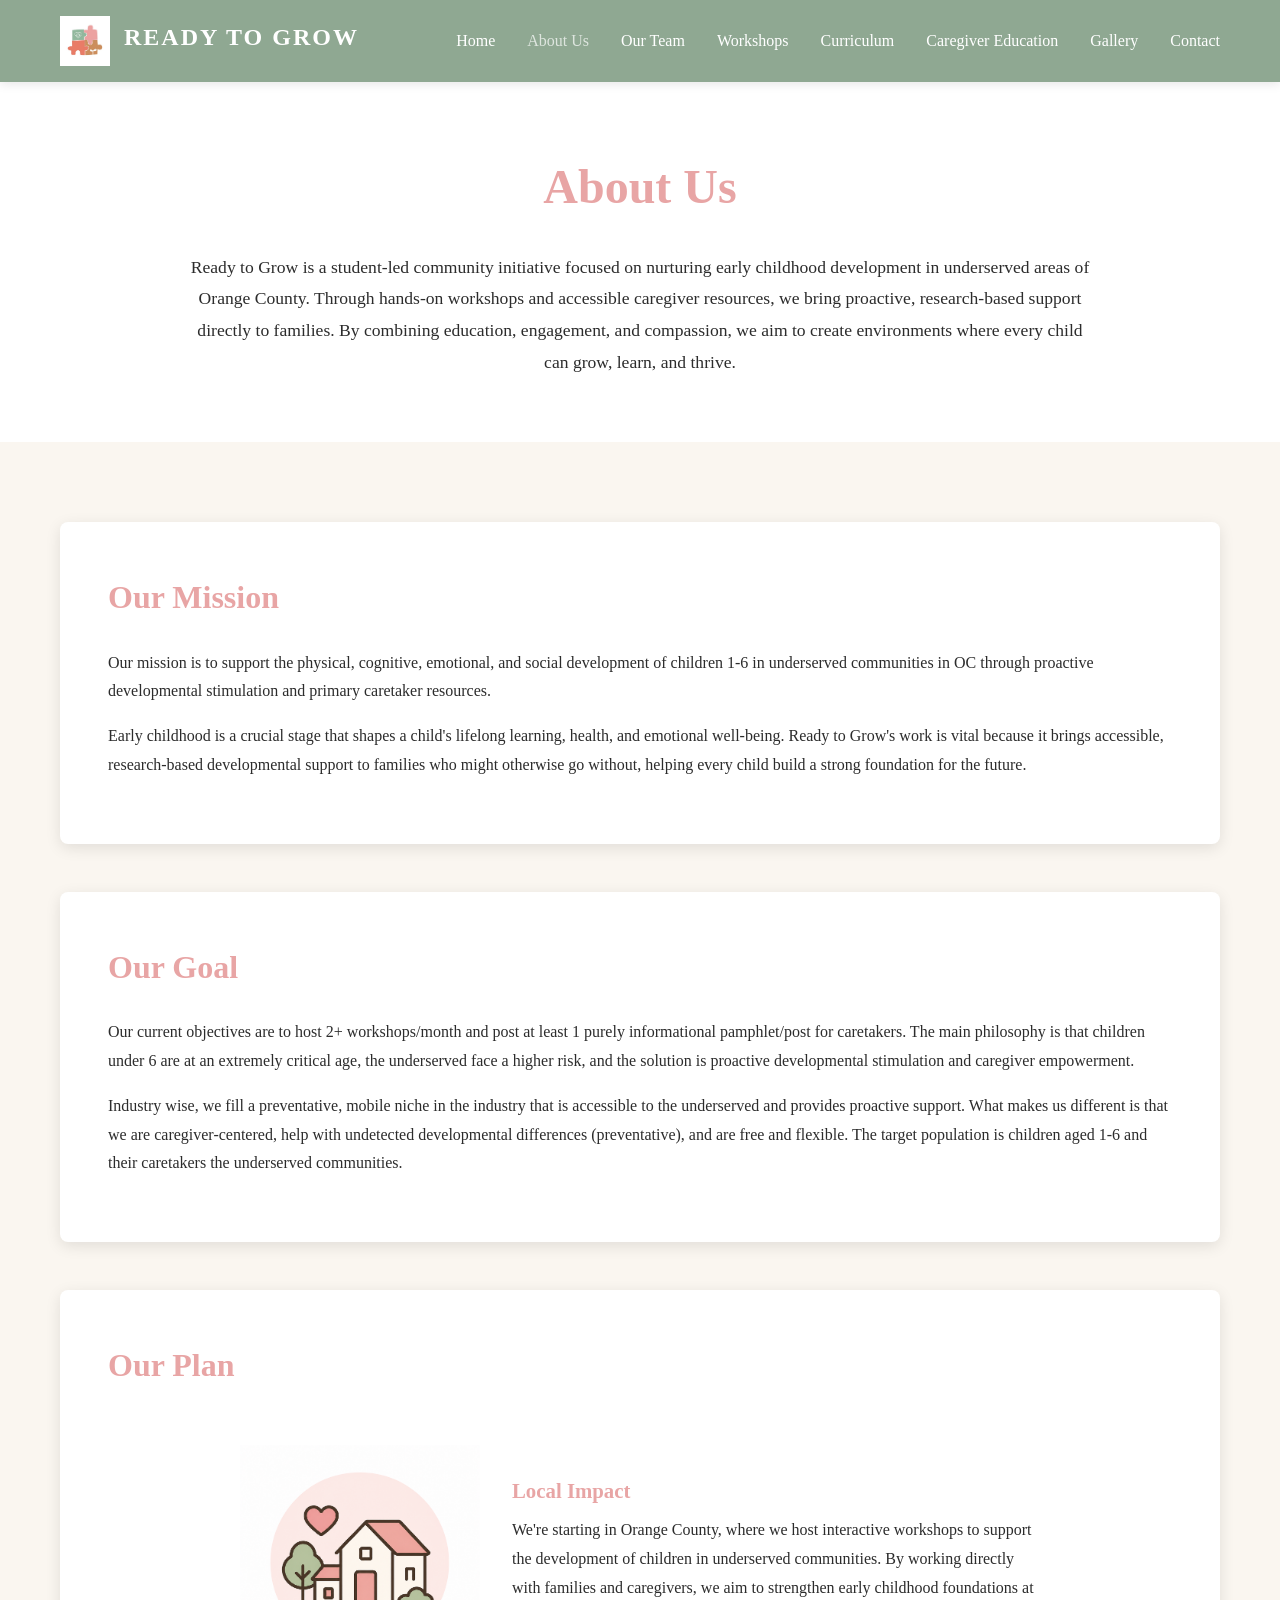
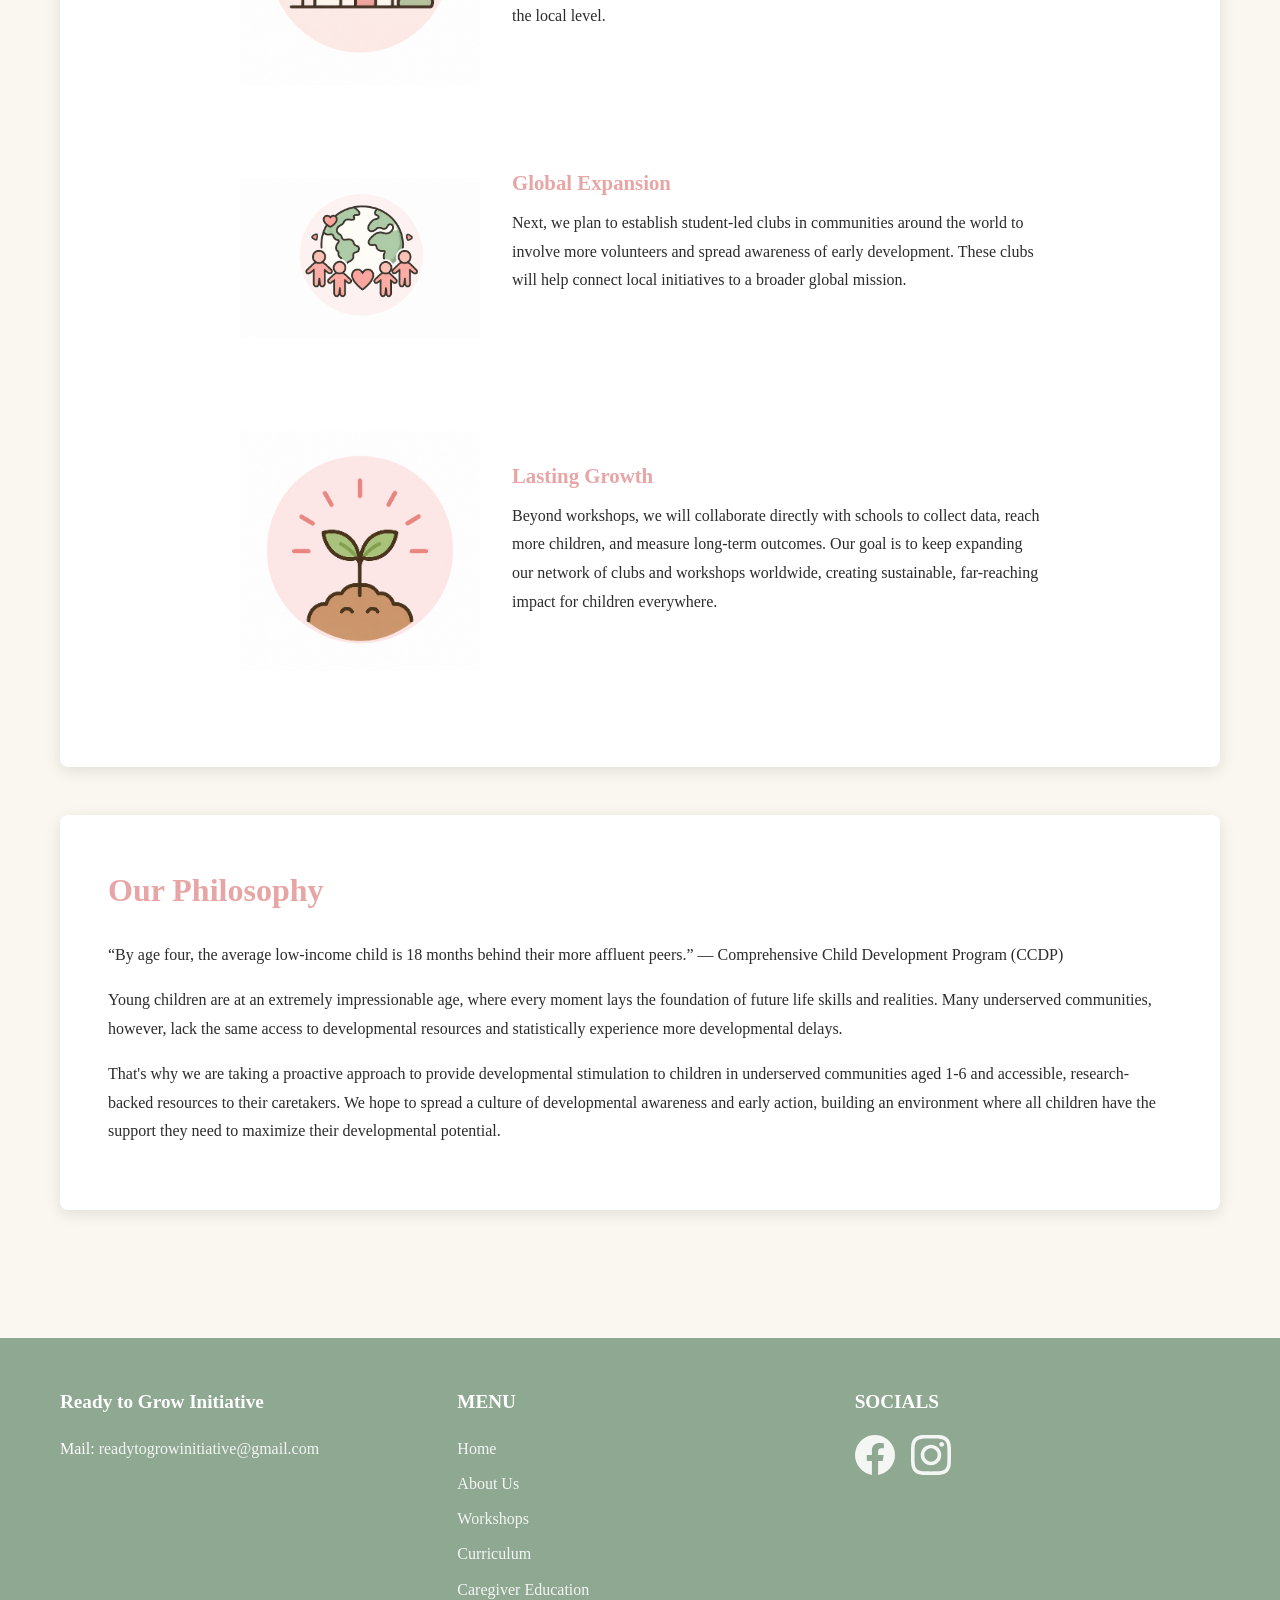
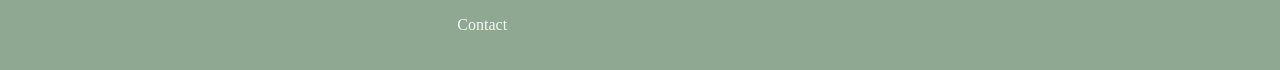
==== commit c1f55d9e: "Update about.html" ====
--- a/about.html
+++ b/about.html
@@ -71,7 +71,7 @@
                     </div>
 
                     <div class="timeline-item">
-                        <img src="global.png" alt="Global Expansion" style="width: 80px; height: 80px; object-fit: contain; flex-shrink: 0; margin-top: 0.3rem;">
+                        <img src="global.png" alt="Local Impact" style="width: 240px; height: 240px; object-fit: contain; flex-shrink: 0; margin-top: 0.3rem;">
                         <div class="timeline-content">
                             <h3>Global Expansion</h3>
                             <p>Next, we plan to establish student-led clubs in communities around the world to involve more volunteers and spread awareness of early development. These clubs will help connect local initiatives to a broader global mission.</p>
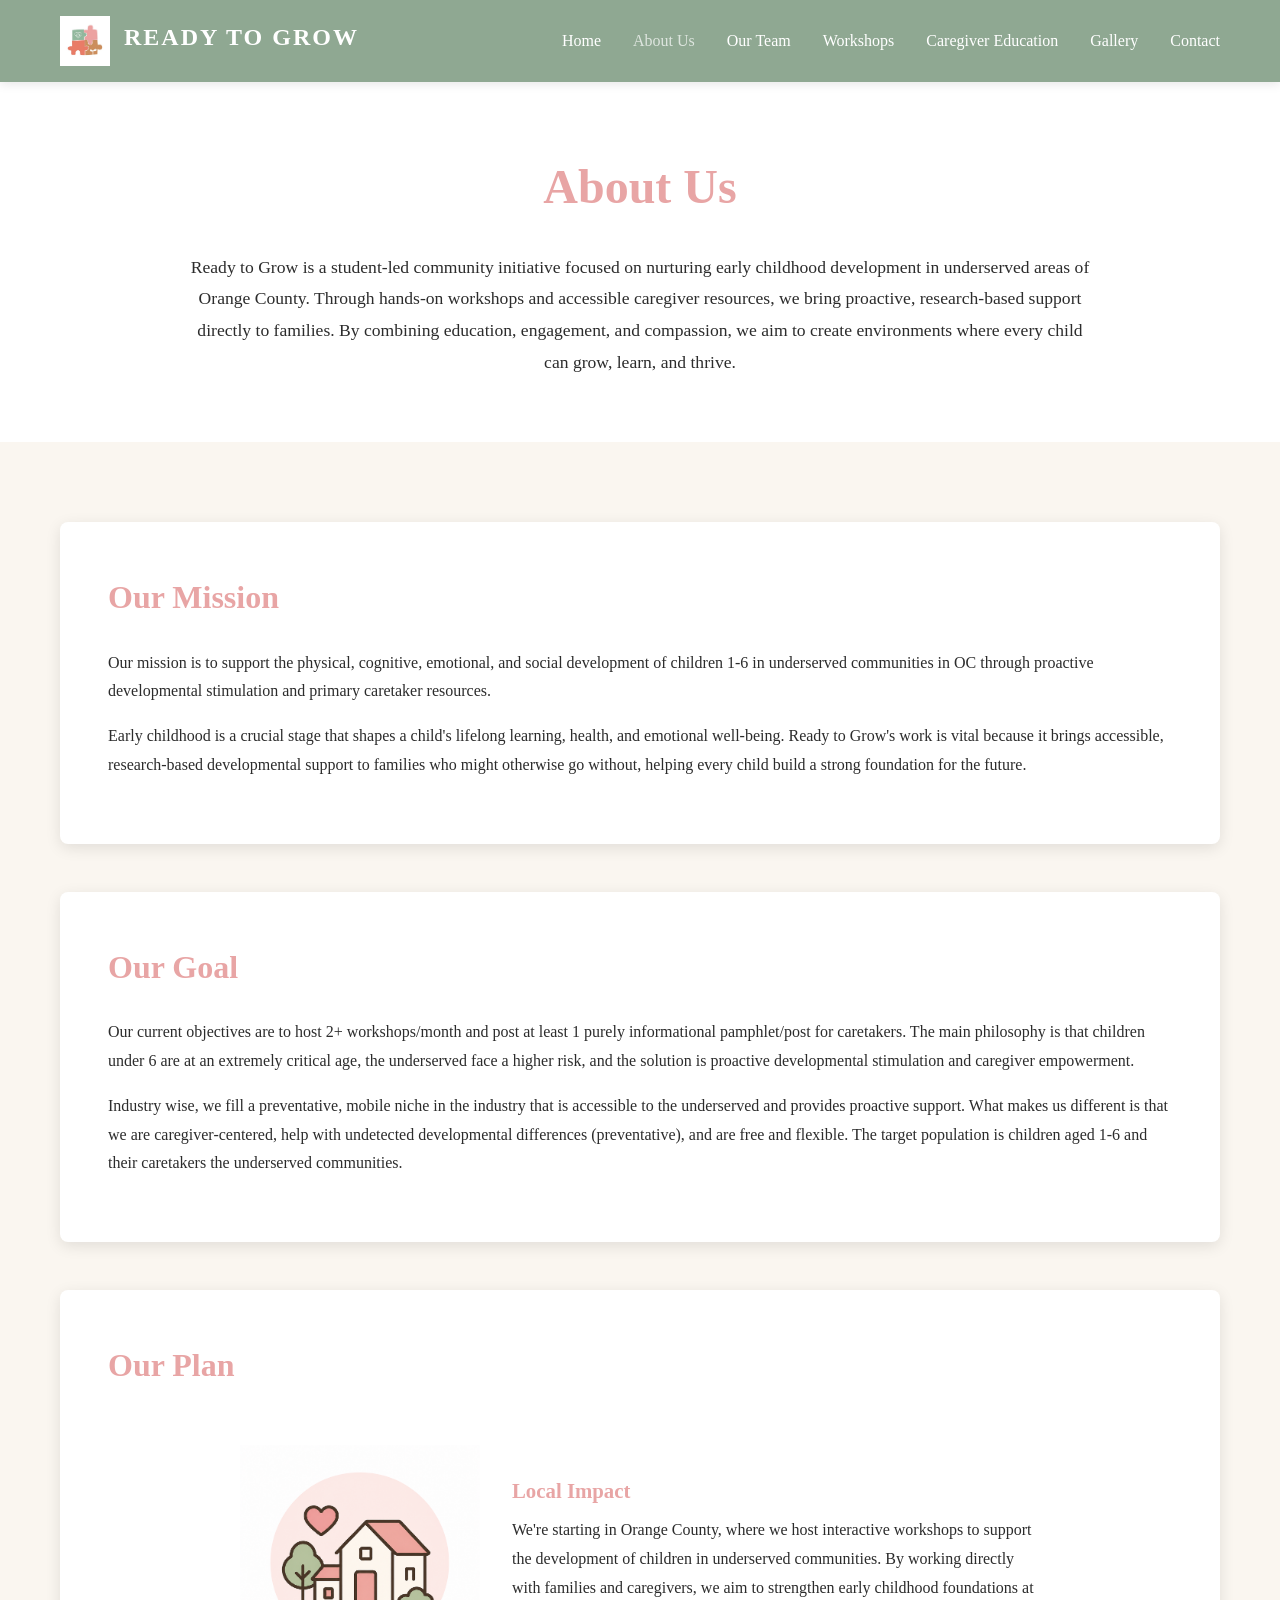
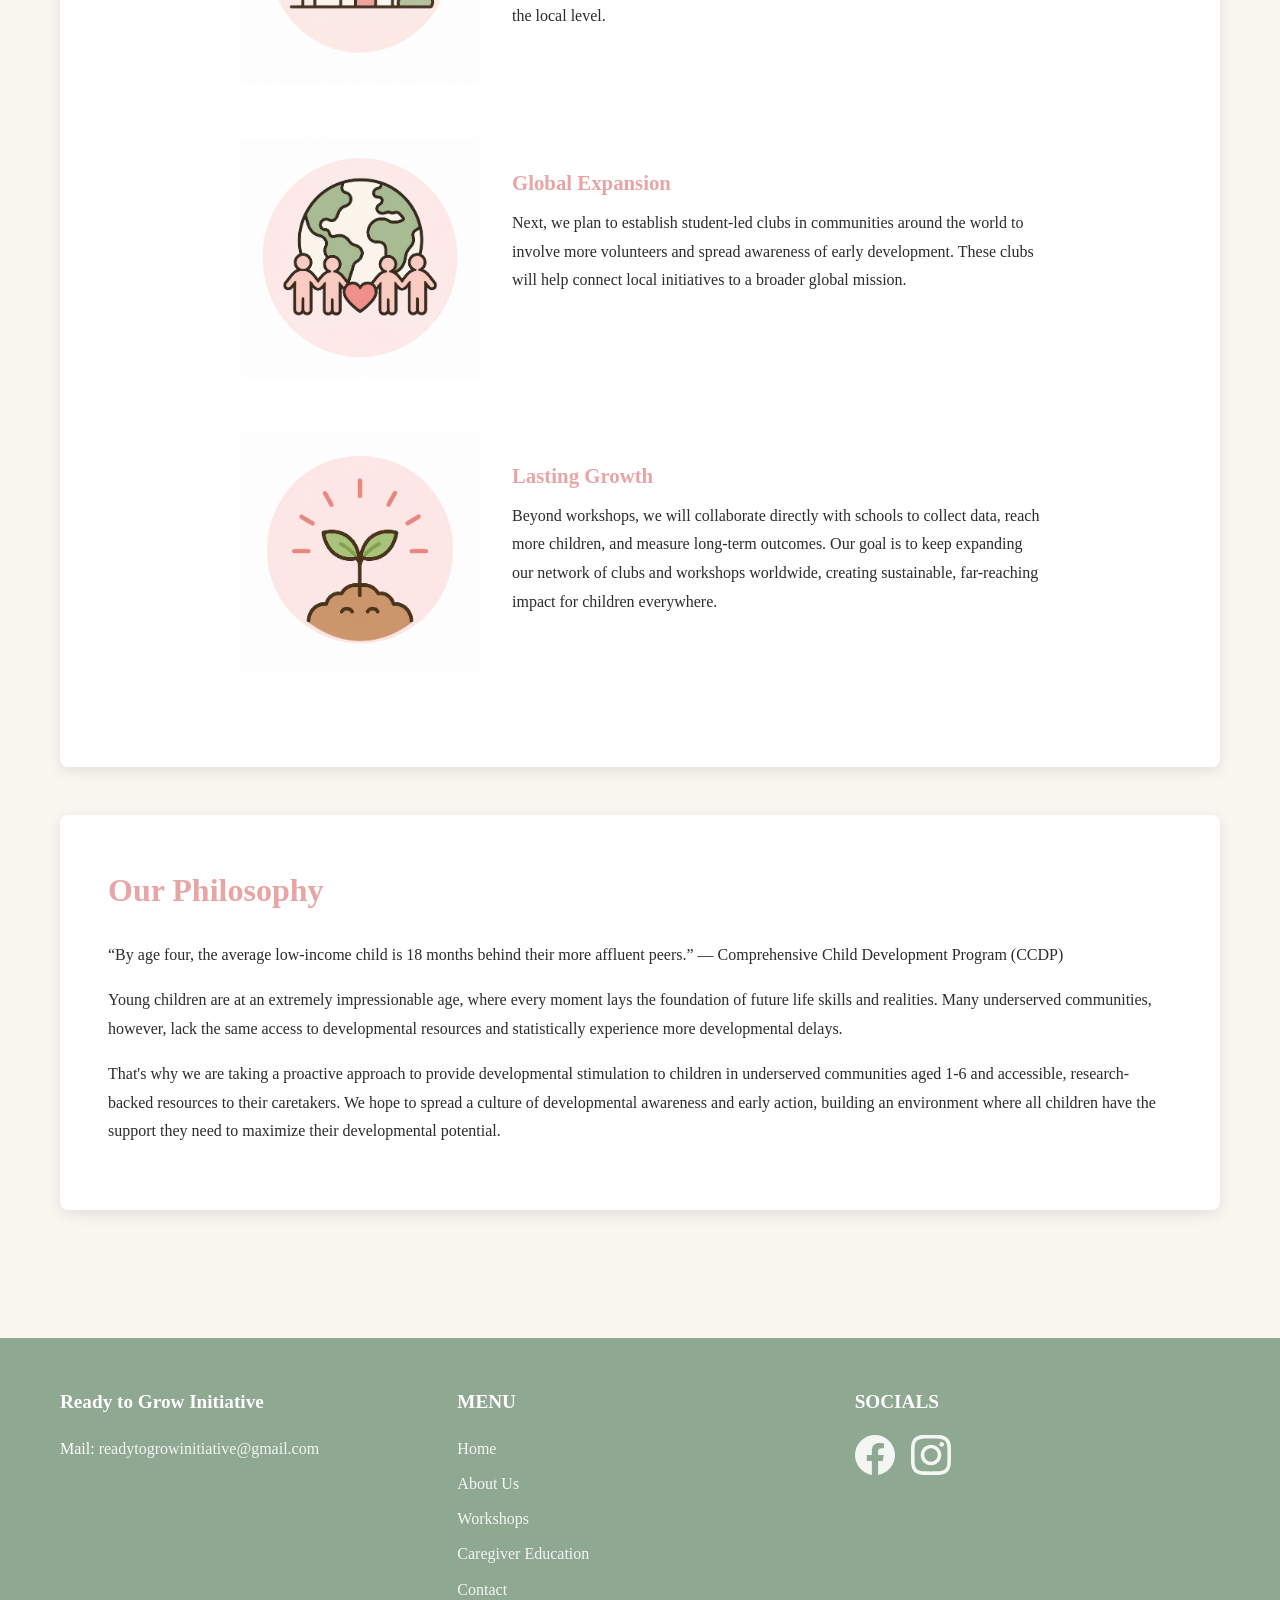
==== commit 7d452230: "Update about.html" ====
--- a/about.html
+++ b/about.html
@@ -27,7 +27,6 @@
                     <li><a href="about.html" class="active">About Us</a></li>
                     <li><a href="our-team.html">Our Team</a></li>
                     <li><a href="workshops.html">Workshops</a></li>
-                    <li><a href="curriculum.html">Curriculum</a></li>
                     <li><a href="caregiver-education.html">Caregiver Education</a></li>
                     <li><a href="gallery.html">Gallery</a></li>
                     <li><a href="contact.html">Contact</a></li>
@@ -111,7 +110,6 @@
                         <li><a href="index.html">Home</a></li>
                         <li><a href="about.html">About Us</a></li>
                         <li><a href="workshops.html">Workshops</a></li>
-                        <li><a href="curriculum.html">Curriculum</a></li>
                         <li><a href="caregiver-education.html">Caregiver Education</a></li>
                         <li><a href="contact.html">Contact</a></li>
                     </ul>
--- a/styles.css
+++ b/styles.css
@@ -41,6 +41,10 @@
     display: flex;
     justify-content: space-between;
     align-items: center;
+}
+
+.logo {
+    text-decoration: none;
 }
 
 .logo-text {
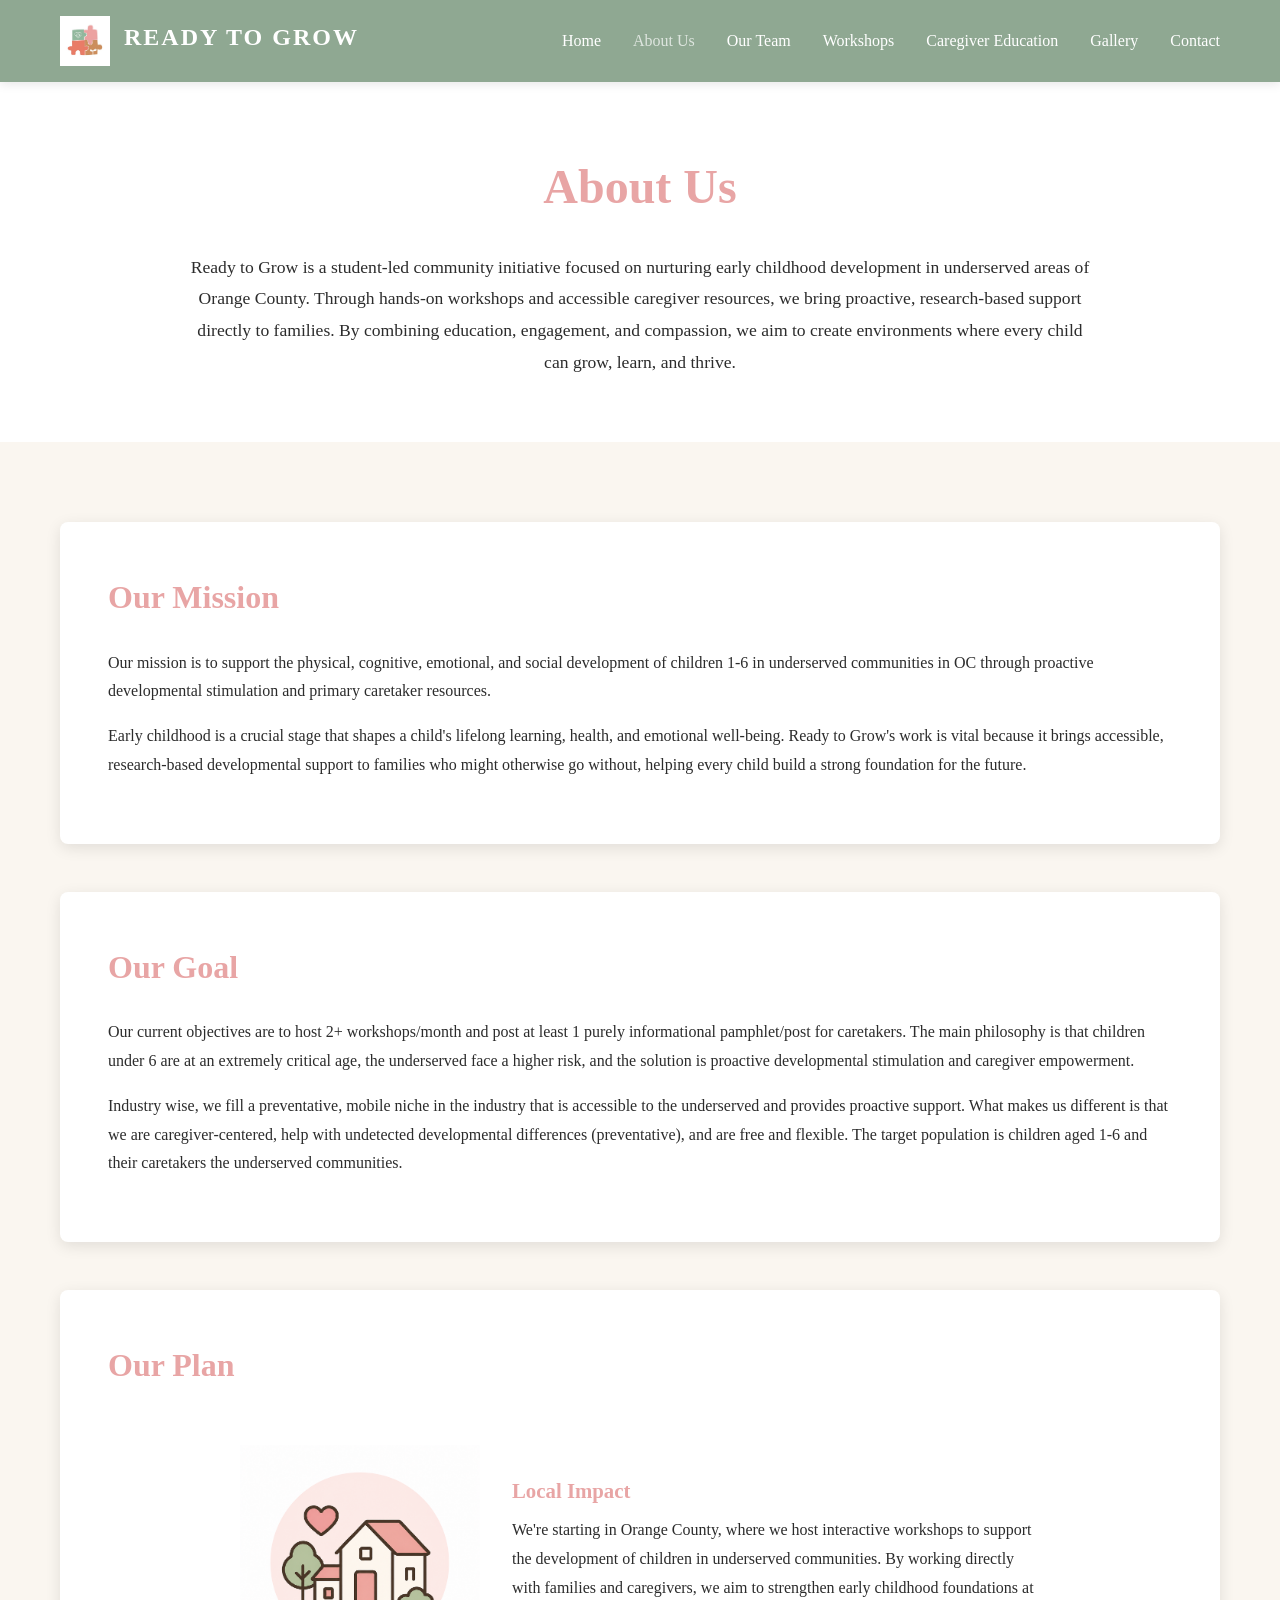
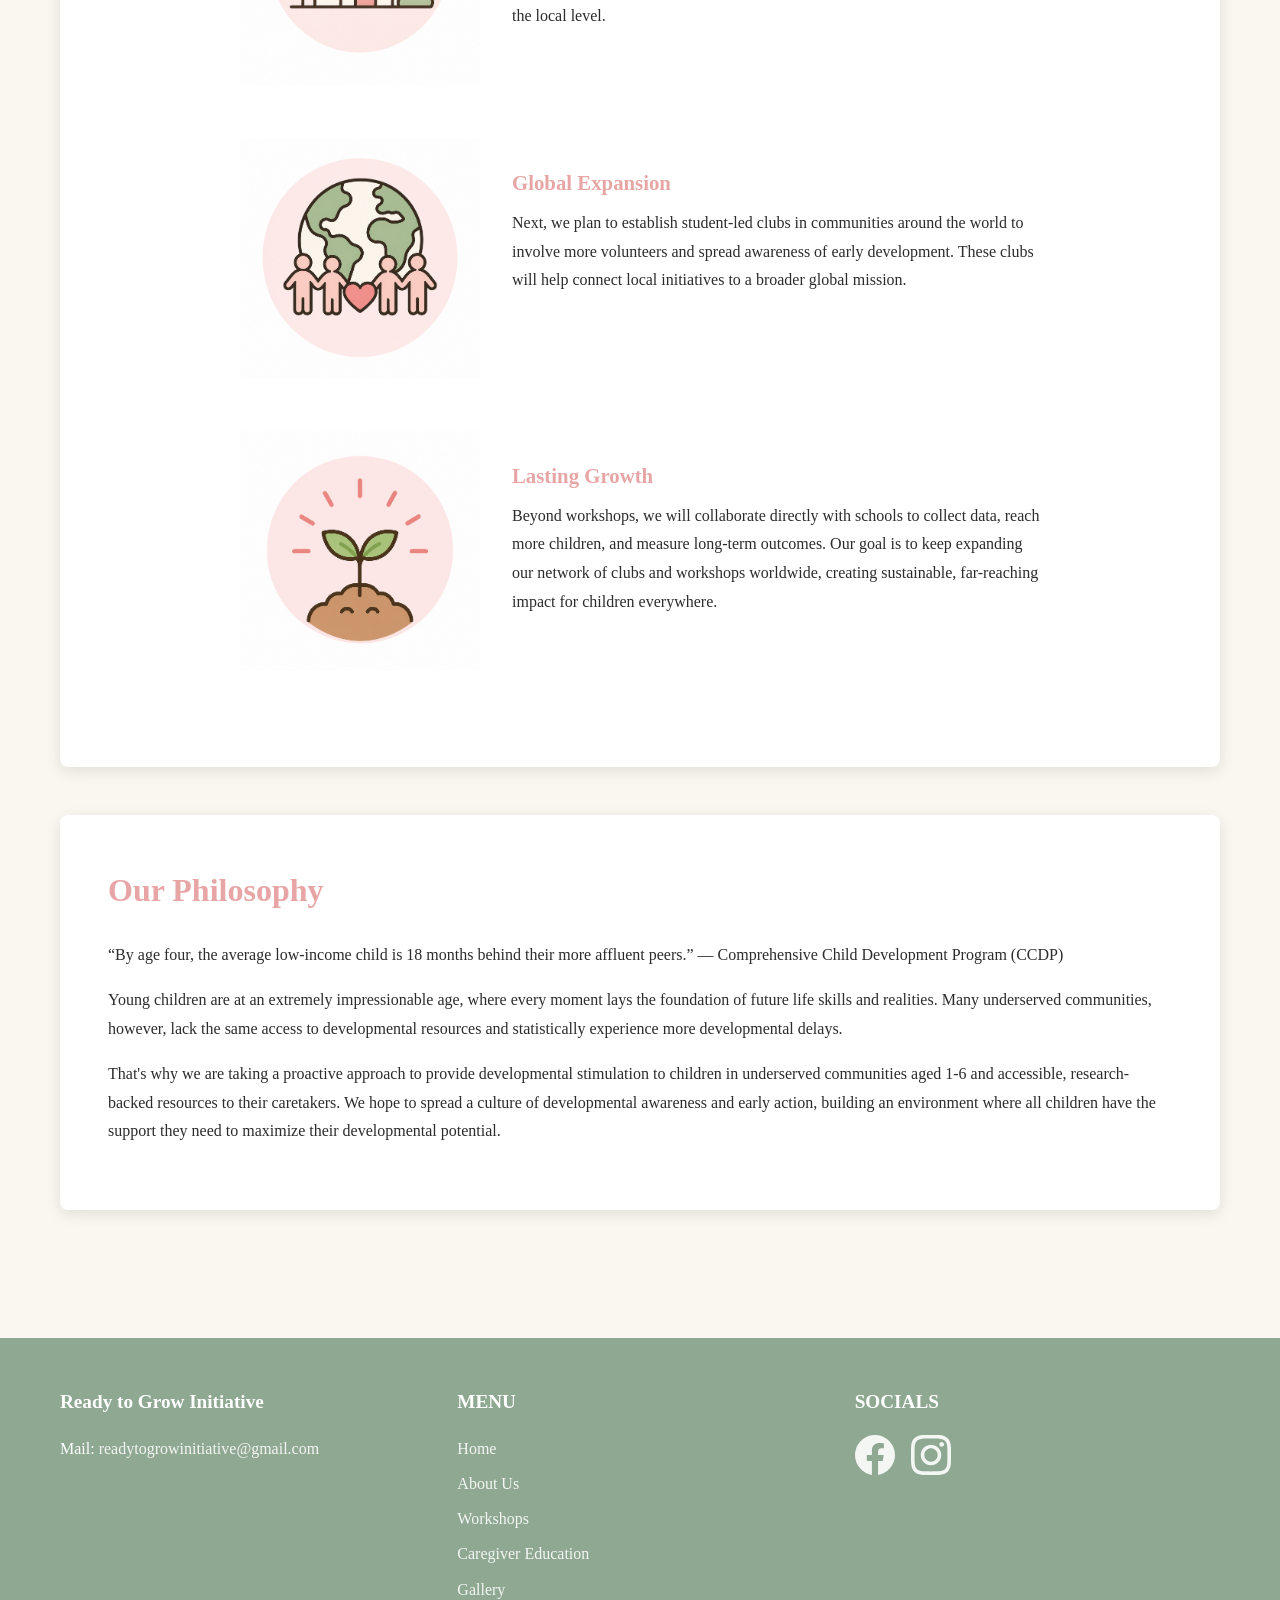
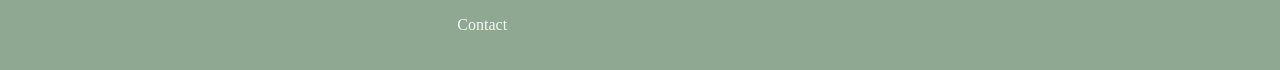
==== commit af71a00c: "Update about.html" ====
--- a/about.html
+++ b/about.html
@@ -111,6 +111,7 @@
                         <li><a href="about.html">About Us</a></li>
                         <li><a href="workshops.html">Workshops</a></li>
                         <li><a href="caregiver-education.html">Caregiver Education</a></li>
+                        <li><a href="gallery.html">Gallery</a></li>
                         <li><a href="contact.html">Contact</a></li>
                     </ul>
                 </div>
--- a/styles.css
+++ b/styles.css
@@ -513,7 +513,7 @@
     overflow: hidden;
     border-radius: 8px;
     background: #f5f5f5;
-    aspect-ratio: 4/3;
+    height: 350px;
     box-shadow: 0 2px 8px rgba(0,0,0,0.1);
     transition: transform 0.3s ease, box-shadow 0.3s ease;
 }
